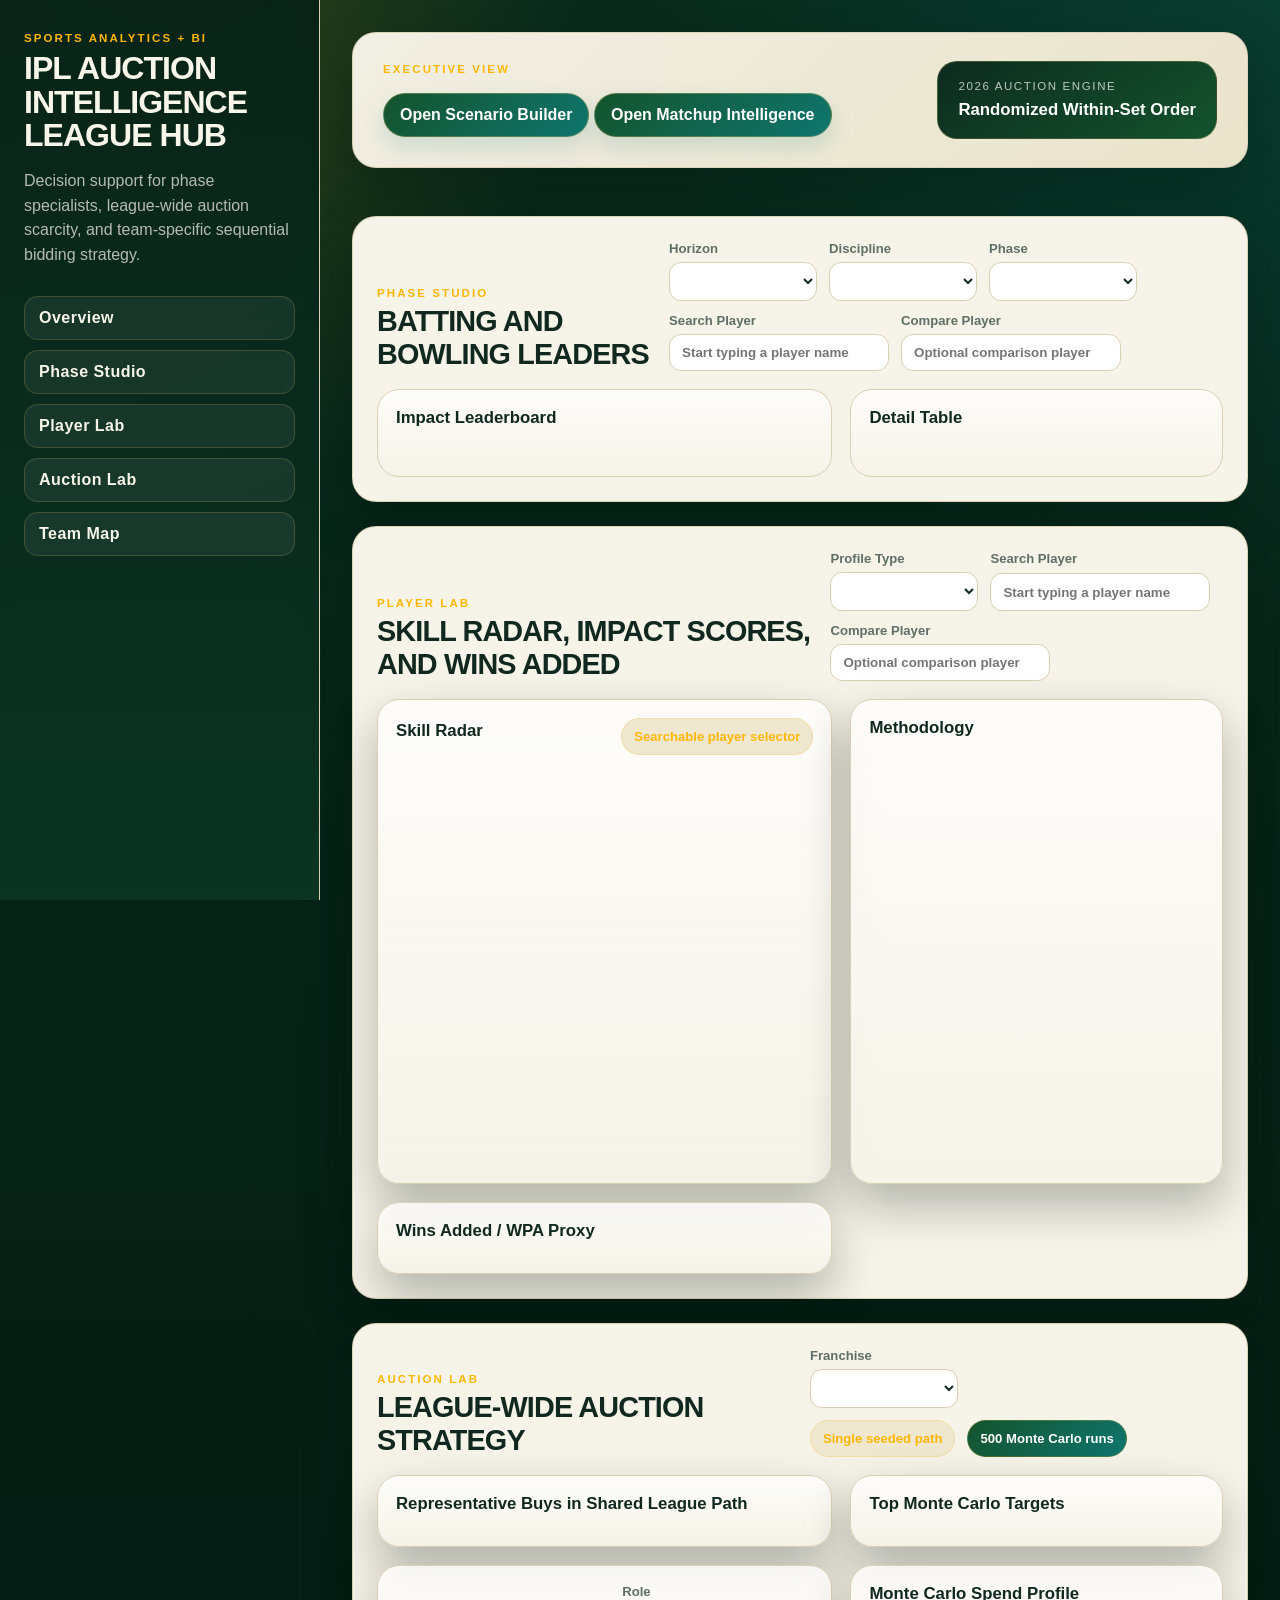
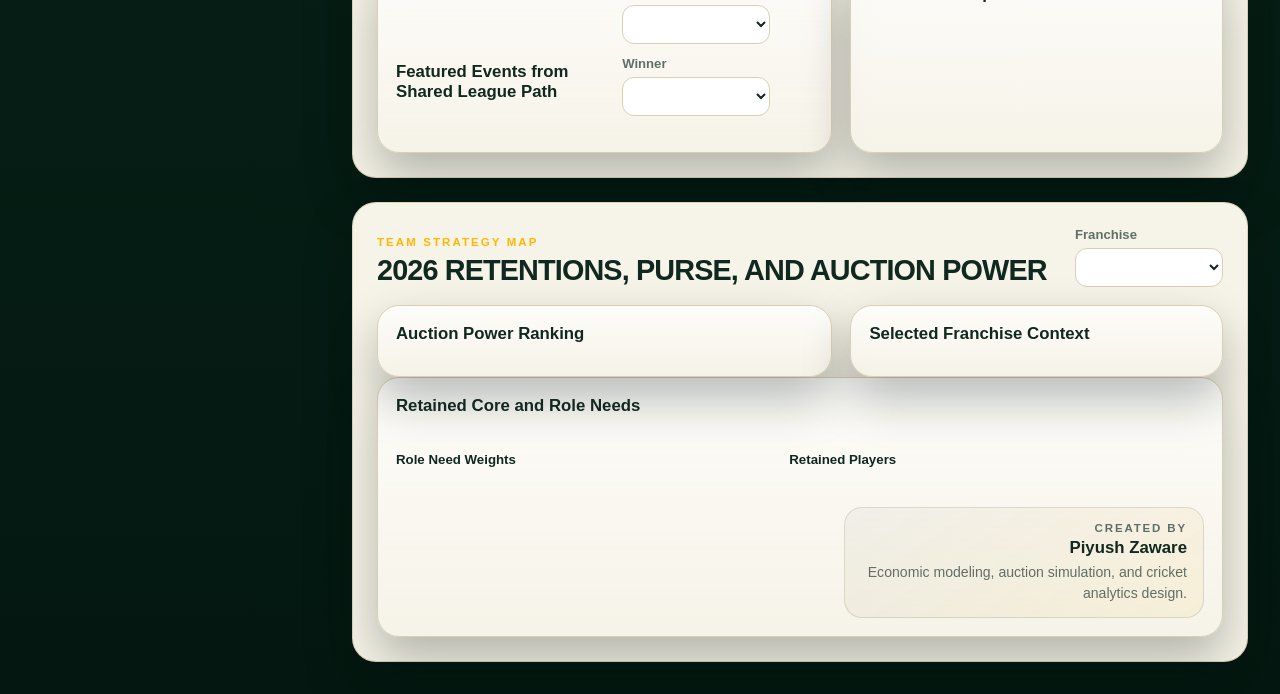
==== Dashboard/index.html @ f8d3643d "Update dashboard credit and paper draft" ====
<!DOCTYPE html>
<html lang="en">
  <head>
    <meta charset="UTF-8" />
    <meta name="viewport" content="width=device-width, initial-scale=1.0" />
    <title>IPL Auction Intelligence Hub</title>
    <link rel="stylesheet" href="./styles.css?v=ipl-theme-2" />
  </head>
  <body>
    <div class="page-shell">
      <aside class="sidebar">
        <div class="brand-block">
          <p class="eyebrow">Sports Analytics + BI</p>
          <h1>IPL Auction Intelligence League Hub</h1>
          <p class="brand-copy">
            Decision support for phase specialists, league-wide auction scarcity, and team-specific
            sequential bidding strategy.
          </p>
        </div>

        <nav class="nav-links">
          <a href="#overview">Overview</a>
          <a href="#phase-studio">Phase Studio</a>
          <a href="#player-lab">Player Lab</a>
          <a href="#auction-lab">Auction Lab</a>
          <a href="#team-map">Team Map</a>
        </nav>

        <div class="sidebar-note" id="story-panels"></div>
      </aside>

      <main class="main-content">
        <section class="hero-panel" id="overview">
          <div>
            <p class="eyebrow">Executive View</p>
            <h2 id="hero-title"></h2>
            <p class="hero-subtitle" id="hero-subtitle"></p>
            <div class="hero-actions">
              <a class="action-button" href="./scenario_builder.html" target="_blank" rel="noopener noreferrer">
                Open Scenario Builder
              </a>
              <a class="action-button" href="./matchup_intelligence.html" target="_blank" rel="noopener noreferrer">
                Open Matchup Intelligence
              </a>
            </div>
          </div>
          <div class="hero-badge">
            <span>2026 Auction Engine</span>
            <strong>Randomized Within-Set Order</strong>
          </div>
        </section>

        <section class="kpi-grid" id="kpi-grid"></section>

        <section class="panel" id="phase-studio">
          <div class="panel-header">
            <div>
              <p class="eyebrow">Phase Studio</p>
              <h3>Batting and Bowling Leaders</h3>
            </div>
            <div class="control-row">
              <label>
                Horizon
                <select id="phase-horizon"></select>
              </label>
              <label>
                Discipline
                <select id="phase-discipline"></select>
              </label>
              <label>
                Phase
                <select id="phase-phase"></select>
              </label>
              <label>
                Search Player
                <input id="phase-player-search" list="phase-player-options" placeholder="Start typing a player name" />
                <datalist id="phase-player-options"></datalist>
              </label>
              <label>
                Compare Player
                <input id="phase-player-compare" list="phase-player-options" placeholder="Optional comparison player" />
              </label>
            </div>
          </div>
          <div class="phase-layout">
            <div class="chart-panel">
              <h4>Impact Leaderboard</h4>
              <div id="phase-matchup" class="compare-grid"></div>
              <div id="phase-bars" class="bar-chart"></div>
            </div>
            <div class="table-panel">
              <h4>Detail Table</h4>
              <div class="table-wrap">
                <table id="phase-table"></table>
              </div>
            </div>
          </div>
        </section>

        <section class="panel" id="player-lab">
          <div class="panel-header">
            <div>
              <p class="eyebrow">Player Lab</p>
              <h3>Skill Radar, Impact Scores, and Wins Added</h3>
            </div>
            <div class="control-row">
              <label>
                Profile Type
                <select id="player-type"></select>
              </label>
              <label>
                Search Player
                <input id="player-search" list="player-options" placeholder="Start typing a player name" />
                <datalist id="player-options"></datalist>
              </label>
              <label>
                Compare Player
                <input id="player-compare-search" list="player-options" placeholder="Optional comparison player" />
              </label>
            </div>
          </div>

          <div class="player-grid">
            <div class="tile">
              <div class="tile-header">
                <h4>Skill Radar</h4>
                <span class="pill">Searchable player selector</span>
              </div>
              <div class="radar-shell">
                <svg id="player-radar" viewBox="0 0 420 360"></svg>
              </div>
              <div id="player-summary" class="compare-grid"></div>
            </div>

            <div class="tile">
              <h4>Methodology</h4>
              <div id="player-methodology" class="methodology-stack"></div>
            </div>
          </div>

          <div class="player-grid lower">
            <div class="tile">
              <h4>Wins Added / WPA Proxy</h4>
              <div id="wpa-cards" class="metric-stack"></div>
            </div>
          </div>
        </section>

        <section class="panel" id="auction-lab">
          <div class="panel-header">
            <div>
              <p class="eyebrow">Auction Lab</p>
              <h3>League-Wide Auction Strategy</h3>
            </div>
            <div class="control-row">
              <label>
                Franchise
                <select id="auction-team-select"></select>
              </label>
              <div class="pill-row">
                <span class="pill">Single seeded path</span>
                <span class="pill accent">500 Monte Carlo runs</span>
              </div>
            </div>
          </div>

          <div class="auction-grid">
            <div class="tile">
              <h4>Representative Buys in Shared League Path</h4>
              <div class="table-wrap compact">
                <table id="rr-buys-table"></table>
              </div>
            </div>

            <div class="tile">
              <h4>Top Monte Carlo Targets</h4>
              <div id="mc-target-cards" class="metric-stack"></div>
            </div>
          </div>

          <div class="auction-grid lower">
            <div class="tile wide">
              <div class="tile-header">
                <h4>Featured Events from Shared League Path</h4>
                <div class="control-row dense">
                  <label>
                    Role
                    <select id="event-role-filter"></select>
                  </label>
                  <label>
                    Winner
                    <select id="event-team-filter"></select>
                  </label>
                </div>
              </div>
              <div class="table-wrap">
                <table id="events-table"></table>
              </div>
            </div>

            <div class="tile">
              <h4>Monte Carlo Spend Profile</h4>
              <div id="spend-bars" class="bar-chart compact-bars"></div>
            </div>
          </div>
        </section>

        <section class="panel" id="team-map">
          <div class="panel-header">
            <div>
              <p class="eyebrow">Team Strategy Map</p>
              <h3>2026 Retentions, Purse, and Auction Power</h3>
            </div>
            <div class="control-row">
              <label>
                Franchise
                <select id="team-select"></select>
              </label>
            </div>
          </div>

          <div class="team-layout">
            <div class="tile">
              <h4>Auction Power Ranking</h4>
              <div id="team-power-bars" class="bar-chart"></div>
            </div>
            <div class="tile">
              <h4>Selected Franchise Context</h4>
              <div id="team-summary" class="summary-card"></div>
            </div>
          </div>

          <div class="tile">
            <h4>Retained Core and Role Needs</h4>
            <div class="team-bottom">
              <div class="mini-block">
                <h5>Role Need Weights</h5>
                <div id="team-role-needs" class="bar-chart compact-bars"></div>
              </div>
              <div class="mini-block">
                <h5>Retained Players</h5>
                <div id="retained-player-list" class="retained-list"></div>
              </div>
            </div>
            <div class="dashboard-credit">
              <span class="dashboard-credit-label">Created By</span>
              <strong>Piyush Zaware</strong>
              <span class="dashboard-credit-copy">Economic modeling, auction simulation, and cricket analytics design.</span>
            </div>
          </div>
        </section>
      </main>
    </div>

    <script src="./data/dashboard_data.js?v=ipl-theme-2"></script>
    <script src="./app.js?v=ipl-theme-2"></script>
  </body>
</html>
---- Dashboard/styles.css ----
:root {
  --bg: #061a12;
  --panel: #f6f3e8;
  --panel-strong: #efe7cf;
  --ink: #10281f;
  --muted: #5f6f67;
  --accent: #ffb703;
  --accent-soft: #ffd166;
  --line: #d9cfb3;
  --good: #0d9488;
  --card-shadow: 0 22px 48px rgba(2, 17, 11, 0.28);
  --radius: 24px;
  --display: "Trebuchet MS", "Avenir Next Condensed", "Arial Narrow", sans-serif;
  --ui: "Avenir Next", "Segoe UI", sans-serif;
}

* {
  box-sizing: border-box;
}

html {
  scroll-behavior: smooth;
}

body {
  margin: 0;
  font-family: var(--ui);
  background:
    radial-gradient(circle at top left, rgba(255, 183, 3, 0.22), transparent 22%),
    radial-gradient(circle at top right, rgba(13, 148, 136, 0.18), transparent 24%),
    linear-gradient(180deg, rgba(8, 43, 29, 0.94), rgba(4, 24, 17, 0.98)),
    var(--bg);
  color: var(--ink);
}

.page-shell {
  display: grid;
  grid-template-columns: 320px 1fr;
  min-height: 100vh;
}

.sidebar {
  padding: 32px 24px;
  border-right: 1px solid var(--line);
  background:
    linear-gradient(180deg, rgba(7, 34, 24, 0.97), rgba(11, 53, 36, 0.94)),
    radial-gradient(circle at top, rgba(255, 183, 3, 0.12), transparent 26%);
  backdrop-filter: blur(12px);
  position: sticky;
  top: 0;
  align-self: start;
  height: 100vh;
  color: #f8f5ea;
}

.brand-block h1,
.hero-panel h2,
.panel h3 {
  font-family: var(--display);
  letter-spacing: -0.03em;
  text-transform: uppercase;
}

.brand-block h1 {
  margin: 8px 0 12px;
  font-size: 2rem;
  line-height: 1.05;
}

.eyebrow {
  margin: 0;
  text-transform: uppercase;
  letter-spacing: 0.18em;
  font-size: 0.72rem;
  color: var(--accent);
  font-weight: 700;
}

.brand-copy,
.hero-subtitle,
.sidebar-note p,
.summary-card p {
  color: var(--muted);
  line-height: 1.55;
}

.sidebar .brand-copy,
.sidebar .sidebar-note p {
  color: rgba(248, 245, 234, 0.72);
}

.nav-links {
  display: grid;
  gap: 10px;
  margin: 28px 0;
}

.nav-links a {
  text-decoration: none;
  color: #f8f5ea;
  padding: 12px 14px;
  border-radius: 14px;
  background: rgba(255, 255, 255, 0.06);
  border: 1px solid rgba(255, 209, 102, 0.18);
  font-weight: 700;
  letter-spacing: 0.03em;
}

.nav-links a:hover {
  background: rgba(255, 183, 3, 0.18);
}

.sidebar-note {
  display: grid;
  gap: 12px;
}

.story-card {
  padding: 14px;
  border-radius: 18px;
  background: linear-gradient(145deg, rgba(255,255,255,0.08), rgba(255,183,3,0.08));
  border: 1px solid rgba(255, 209, 102, 0.14);
}

.story-card h4 {
  margin: 0 0 8px;
}

.main-content {
  padding: 32px;
  display: grid;
  gap: 24px;
}

.hero-panel,
.panel,
.tile,
.kpi-card {
  background: var(--panel);
  border: 1px solid rgba(217, 207, 179, 0.9);
  border-radius: var(--radius);
  box-shadow: var(--card-shadow);
}

.hero-panel {
  padding: 28px 30px;
  display: flex;
  justify-content: space-between;
  gap: 20px;
  align-items: center;
  background:
    linear-gradient(135deg, rgba(246,243,232,0.98), rgba(239,231,207,0.98)),
    radial-gradient(circle at right top, rgba(255,183,3,0.10), transparent 28%);
}

.hero-panel h2 {
  margin: 8px 0 10px;
  font-size: clamp(2rem, 4vw, 3.4rem);
}

.hero-badge {
  min-width: 220px;
  padding: 18px 20px;
  border-radius: 20px;
  background: linear-gradient(145deg, #0d2b1f, #14532d);
  color: white;
  display: grid;
  gap: 8px;
  border: 1px solid rgba(255, 209, 102, 0.18);
}

.hero-badge span {
  text-transform: uppercase;
  letter-spacing: 0.14em;
  font-size: 0.72rem;
  opacity: 0.72;
}

.hero-badge strong {
  font-size: 1.05rem;
}

.hero-actions {
  margin-top: 18px;
}

.action-button {
  display: inline-flex;
  align-items: center;
  gap: 8px;
  padding: 12px 16px;
  border-radius: 999px;
  background: linear-gradient(135deg, #14532d, #0f766e);
  color: white;
  text-decoration: none;
  font-weight: 700;
  border: 1px solid rgba(255, 209, 102, 0.28);
  transition: transform 160ms ease, box-shadow 160ms ease, background 160ms ease;
  box-shadow: 0 10px 22px rgba(15, 118, 110, 0.16);
}

.action-button:hover {
  transform: translateY(-1px);
  box-shadow: 0 12px 28px rgba(15, 118, 110, 0.24);
  background: linear-gradient(135deg, #0f766e, #14532d);
}

.kpi-grid {
  display: grid;
  grid-template-columns: repeat(5, minmax(0, 1fr));
  gap: 16px;
}

.kpi-card {
  padding: 20px;
  position: relative;
  overflow: hidden;
}

.kpi-card::after {
  content: "";
  position: absolute;
  inset: auto -20px -30px auto;
  width: 110px;
  height: 110px;
  background: radial-gradient(circle, rgba(255, 183, 3, 0.14), transparent 66%);
  pointer-events: none;
}

.kpi-card h4 {
  margin: 0 0 8px;
  color: var(--muted);
  font-size: 0.88rem;
  font-weight: 600;
}

.kpi-card strong {
  display: block;
  font-size: 1.8rem;
  font-family: var(--display);
}

.panel {
  padding: 24px;
}

.panel-header,
.tile-header {
  display: flex;
  justify-content: space-between;
  gap: 16px;
  align-items: end;
  margin-bottom: 18px;
}

.panel h3 {
  margin: 6px 0 0;
  font-size: 1.8rem;
}

.control-row,
.pill-row {
  display: flex;
  flex-wrap: wrap;
  gap: 12px;
}

label {
  display: grid;
  gap: 6px;
  font-size: 0.82rem;
  color: var(--muted);
  font-weight: 700;
}

select {
  min-width: 148px;
  padding: 10px 12px;
  border-radius: 12px;
  border: 1px solid var(--line);
  background: white;
  color: var(--ink);
  font-weight: 600;
}

.pill {
  padding: 10px 12px;
  border-radius: 999px;
  background: var(--panel-strong);
  color: var(--accent);
  font-weight: 700;
  font-size: 0.82rem;
  border: 1px solid rgba(255, 183, 3, 0.22);
}

.pill.accent {
  background: linear-gradient(135deg, #14532d, #0f766e);
  color: white;
}

.phase-layout,
.player-grid,
.team-layout,
.auction-grid {
  display: grid;
  grid-template-columns: 1.1fr 0.9fr;
  gap: 18px;
}

.auction-grid.lower {
  margin-top: 18px;
}

.player-grid.lower {
  margin-top: 18px;
}

.tile,
.chart-panel,
.table-panel {
  padding: 18px;
  border-radius: 22px;
  background:
    linear-gradient(180deg, rgba(255,255,255,0.78), rgba(246,243,232,0.92));
  border: 1px solid var(--line);
}

.tile h4,
.chart-panel h4,
.table-panel h4 {
  margin: 0 0 14px;
  font-size: 1.05rem;
}

.wide {
  grid-column: span 1;
}

.bar-chart {
  display: grid;
  gap: 10px;
}

.bar-row {
  display: grid;
  grid-template-columns: 160px 1fr 72px;
  gap: 12px;
  align-items: center;
}

.bar-row.compact {
  grid-template-columns: 110px 1fr 60px;
}

.bar-label {
  font-weight: 700;
  white-space: nowrap;
  overflow: hidden;
  text-overflow: ellipsis;
}

.bar-track {
  height: 14px;
  border-radius: 999px;
  background: #e5dcc1;
  overflow: hidden;
}

.bar-fill {
  height: 100%;
  border-radius: inherit;
  background: linear-gradient(90deg, #ffd166, #ffb703);
}

.bar-fill.alt {
  background: linear-gradient(90deg, #2dd4bf, #0f766e);
}

.bar-value {
  text-align: right;
  color: var(--muted);
  font-variant-numeric: tabular-nums;
}

.compact-bars .bar-track {
  height: 12px;
}

.table-wrap {
  overflow: auto;
  max-height: 470px;
}

.table-wrap.compact {
  max-height: 320px;
}

table {
  width: 100%;
  border-collapse: collapse;
  font-size: 0.92rem;
}

th,
td {
  padding: 10px 12px;
  border-bottom: 1px solid var(--line);
  text-align: left;
}

th {
  position: sticky;
  top: 0;
  background: rgba(239, 231, 207, 0.98);
  z-index: 1;
  font-size: 0.78rem;
  text-transform: uppercase;
  letter-spacing: 0.08em;
  color: #2d473a;
}

.metric-stack {
  display: grid;
  gap: 12px;
}

.metric-card {
  padding: 16px;
  border-radius: 18px;
  background: linear-gradient(145deg, rgba(13,43,31,0.96), rgba(20,83,45,0.94));
  color: white;
  border: 1px solid rgba(255, 209, 102, 0.14);
}

.metric-card h5 {
  margin: 0 0 8px;
  font-size: 1rem;
}

.metric-card strong {
  display: block;
  font-size: 1.65rem;
  margin-bottom: 8px;
  font-family: var(--display);
}

.metric-card p {
  margin: 0;
  color: rgba(255,255,255,0.78);
}

.summary-card {
  display: grid;
  gap: 10px;
}

.compare-grid {
  display: grid;
  grid-template-columns: repeat(auto-fit, minmax(220px, 1fr));
  gap: 12px;
  margin-bottom: 16px;
}

.compare-card {
  padding: 14px;
  border-radius: 18px;
  background: linear-gradient(180deg, rgba(255,255,255,0.96), rgba(239,231,207,0.88));
  border: 1px solid var(--line);
}

.compare-card h5 {
  margin: 0 0 10px;
  font-size: 1rem;
}

.methodology-stack {
  display: grid;
  gap: 14px;
}

.method-card {
  padding: 16px;
  border-radius: 18px;
  background: linear-gradient(180deg, rgba(239,231,207,0.88), rgba(255,255,255,0.94));
  border: 1px solid var(--line);
}

.method-card h5 {
  margin: 0 0 8px;
  font-size: 1rem;
}

.method-card p {
  margin: 0;
  color: var(--muted);
  line-height: 1.55;
}

.radar-shell {
  display: grid;
  place-items: center;
  margin-bottom: 18px;
}

#player-radar {
  width: 100%;
  max-width: 420px;
  min-height: 320px;
}

.radar-grid-line {
  fill: none;
  stroke: #d9cfb3;
  stroke-width: 1;
}

.radar-axis-line {
  stroke: #c9bd98;
  stroke-width: 1;
}

.radar-axis-label {
  fill: var(--muted);
  font-size: 12px;
  font-weight: 700;
  text-anchor: middle;
}

.radar-shape {
  fill: rgba(255, 183, 3, 0.24);
  stroke: var(--accent);
  stroke-width: 3;
}

.radar-shape.compare {
  fill: rgba(13, 148, 136, 0.18);
  stroke: var(--good);
}

.radar-dot {
  fill: var(--accent);
}

.radar-dot.compare {
  fill: var(--good);
}

.summary-line {
  display: flex;
  justify-content: space-between;
  gap: 14px;
  padding-bottom: 8px;
  border-bottom: 1px dashed var(--line);
}

.summary-line span:first-child {
  color: var(--muted);
}

.team-bottom {
  display: grid;
  grid-template-columns: 0.95fr 1.05fr;
  gap: 18px;
}

.dashboard-credit {
  margin-top: 18px;
  margin-left: auto;
  max-width: 360px;
  padding: 14px 16px;
  border-radius: 18px;
  border: 1px solid rgba(16, 40, 31, 0.12);
  background: linear-gradient(145deg, rgba(16, 40, 31, 0.04), rgba(255, 183, 3, 0.08));
  display: grid;
  gap: 4px;
  text-align: right;
}

.dashboard-credit-label {
  color: var(--muted);
  font-size: 0.72rem;
  font-weight: 700;
  letter-spacing: 0.16em;
  text-transform: uppercase;
}

.dashboard-credit strong {
  color: var(--ink);
  font-family: var(--display);
  font-size: 1.05rem;
}

.dashboard-credit-copy {
  color: var(--muted);
  font-size: 0.88rem;
  line-height: 1.45;
}

.retained-list {
  display: flex;
  flex-wrap: wrap;
  gap: 10px;
}

input[list] {
  min-width: 220px;
  padding: 10px 12px;
  border-radius: 12px;
  border: 1px solid var(--line);
  background: white;
  color: var(--ink);
  font-weight: 600;
}

.retained-chip {
  padding: 10px 12px;
  border-radius: 999px;
  background: linear-gradient(135deg, #fff7e8, #efe7cf);
  border: 1px solid var(--line);
  font-size: 0.88rem;
  font-weight: 700;
}

.muted {
  color: var(--muted);
}

.replay-shell {
  max-width: 1400px;
  margin: 0 auto;
  padding: 28px;
  display: grid;
  gap: 24px;
}

.replay-header,
.replay-panel,
.replay-card {
  background: var(--panel);
  border: 1px solid rgba(232, 220, 196, 0.9);
  border-radius: var(--radius);
  box-shadow: var(--card-shadow);
}

.replay-header {
  padding: 28px 30px;
  display: flex;
  justify-content: space-between;
  gap: 20px;
  align-items: start;
}

.replay-header h1,
.replay-panel h3 {
  font-family: var(--display);
  letter-spacing: -0.02em;
}

.replay-header h1 {
  margin: 8px 0 10px;
  font-size: clamp(2rem, 4vw, 3.1rem);
}

.replay-header p {
  margin: 0;
  color: var(--muted);
  line-height: 1.6;
  max-width: 760px;
}

.replay-badge {
  min-width: 220px;
  padding: 18px 20px;
  border-radius: 20px;
  background: linear-gradient(145deg, #14532d, #ffb703);
  color: white;
  display: grid;
  gap: 8px;
}

.replay-panel {
  padding: 24px;
}

.replay-grid {
  display: grid;
  grid-template-columns: 1.15fr 0.85fr;
  gap: 18px;
}

.replay-grid.lower {
  grid-template-columns: 0.9fr 1.1fr;
}

.replay-card-grid {
  display: grid;
  grid-template-columns: repeat(4, minmax(0, 1fr));
  gap: 14px;
  margin-top: 18px;
}

.replay-card {
  padding: 18px;
}

.replay-card h4,
.replay-card p {
  margin: 0;
}

.replay-card h4 {
  font-size: 0.84rem;
  color: var(--muted);
  margin-bottom: 10px;
  text-transform: uppercase;
  letter-spacing: 0.08em;
}

.replay-card strong {
  display: block;
  font-size: 1.5rem;
  font-family: var(--display);
  margin-bottom: 6px;
}

.replay-slider-wrap {
  display: grid;
  gap: 8px;
  margin-top: 14px;
}

.replay-slider-meta {
  display: flex;
  justify-content: space-between;
  gap: 12px;
  color: var(--muted);
  font-size: 0.88rem;
  font-weight: 600;
}

.replay-slider {
  width: 100%;
  accent-color: var(--accent);
}

.replay-stage {
  display: grid;
  gap: 16px;
}

.replay-highlight {
  padding: 20px;
  border-radius: 22px;
  background: linear-gradient(135deg, rgba(20,83,45,0.08), rgba(255,183,3,0.12));
  border: 1px solid var(--line);
}

.replay-highlight h3 {
  margin: 8px 0 10px;
  font-size: 1.9rem;
}

.replay-meta-grid {
  display: grid;
  grid-template-columns: repeat(2, minmax(0, 1fr));
  gap: 12px;
}

.replay-meta-grid .summary-line {
  background: rgba(255,255,255,0.7);
  border-radius: 14px;
  padding: 12px 14px;
}

.mini-note {
  color: var(--muted);
  font-size: 0.9rem;
  line-height: 1.6;
}

.replay-timeline {
  display: grid;
  gap: 10px;
  max-height: 540px;
  overflow: auto;
}

.timeline-row {
  padding: 14px 16px;
  border-radius: 16px;
  border: 1px solid var(--line);
  background: rgba(255,255,255,0.82);
}

.timeline-row.active {
  background: linear-gradient(135deg, rgba(255,183,3,0.24), rgba(20,83,45,0.10));
  border-color: rgba(20, 83, 45, 0.35);
}

.timeline-row strong {
  display: block;
  margin-bottom: 4px;
}

.timeline-row span {
  color: var(--muted);
  font-size: 0.88rem;
}

.purse-grid {
  display: grid;
  gap: 12px;
}

.purse-row {
  display: grid;
  grid-template-columns: 64px 1fr auto;
  align-items: center;
  gap: 12px;
}

.purse-code {
  font-weight: 800;
}

.purse-track {
  height: 12px;
  border-radius: 999px;
  background: rgba(20, 33, 61, 0.08);
  overflow: hidden;
}

.purse-fill {
  height: 100%;
  border-radius: 999px;
  background: linear-gradient(90deg, #14532d, #ffb703);
}

.replay-empty {
  color: var(--muted);
}

.tool-grid {
  display: grid;
  grid-template-columns: 1fr 1fr;
  gap: 18px;
}

.tool-grid.wide-left {
  grid-template-columns: 1.15fr 0.85fr;
}

.tool-controls,
.slider-stack,
.insight-stack {
  display: grid;
  gap: 14px;
}

.slider-stack label,
.tool-controls label {
  gap: 8px;
}

textarea {
  width: 100%;
  min-height: 120px;
  padding: 12px 14px;
  border-radius: 14px;
  border: 1px solid var(--line);
  background: white;
  color: var(--ink);
  font: inherit;
  line-height: 1.5;
}

input[type="number"],
input[type="range"] {
  width: 100%;
}

.weight-row {
  display: grid;
  grid-template-columns: 160px 1fr 56px;
  gap: 12px;
  align-items: center;
}

.pill-row.wrap {
  flex-wrap: wrap;
}

.insight-card {
  padding: 16px;
  border-radius: 18px;
  border: 1px solid var(--line);
  background: linear-gradient(180deg, rgba(255,255,255,0.96), rgba(239,231,207,0.88));
}

.insight-card h5 {
  margin: 0 0 10px;
  font-size: 1rem;
}

.insight-card p,
.insight-card ul {
  margin: 0;
  color: var(--muted);
  line-height: 1.55;
}

.insight-card ul {
  padding-left: 18px;
}

.insight-card li + li {
  margin-top: 6px;
}

.dual-chart {
  display: grid;
  grid-template-columns: 1fr 1fr;
  gap: 18px;
}

@media (max-width: 1200px) {
  .page-shell {
    grid-template-columns: 1fr;
  }

  .sidebar {
    position: relative;
    height: auto;
    border-right: 0;
    border-bottom: 1px solid var(--line);
  }

  .kpi-grid {
    grid-template-columns: repeat(2, minmax(0, 1fr));
  }
}

@media (max-width: 860px) {
  .main-content {
    padding: 18px;
  }

  .hero-panel,
  .panel-header,
  .tile-header,
  .phase-layout,
  .team-layout,
  .auction-grid,
  .team-bottom {
    grid-template-columns: 1fr;
    display: grid;
  }

  .hero-panel {
    padding: 22px;
  }

  .kpi-grid {
    grid-template-columns: 1fr;
  }

  .bar-row,
  .bar-row.compact {
    grid-template-columns: 110px 1fr 56px;
  }

  .dashboard-credit {
    margin-left: 0;
    max-width: none;
    text-align: left;
  }
}

@media (max-width: 1100px) {
  .replay-grid,
  .replay-grid.lower,
  .replay-card-grid,
  .tool-grid,
  .tool-grid.wide-left,
  .dual-chart {
    grid-template-columns: 1fr;
  }
}
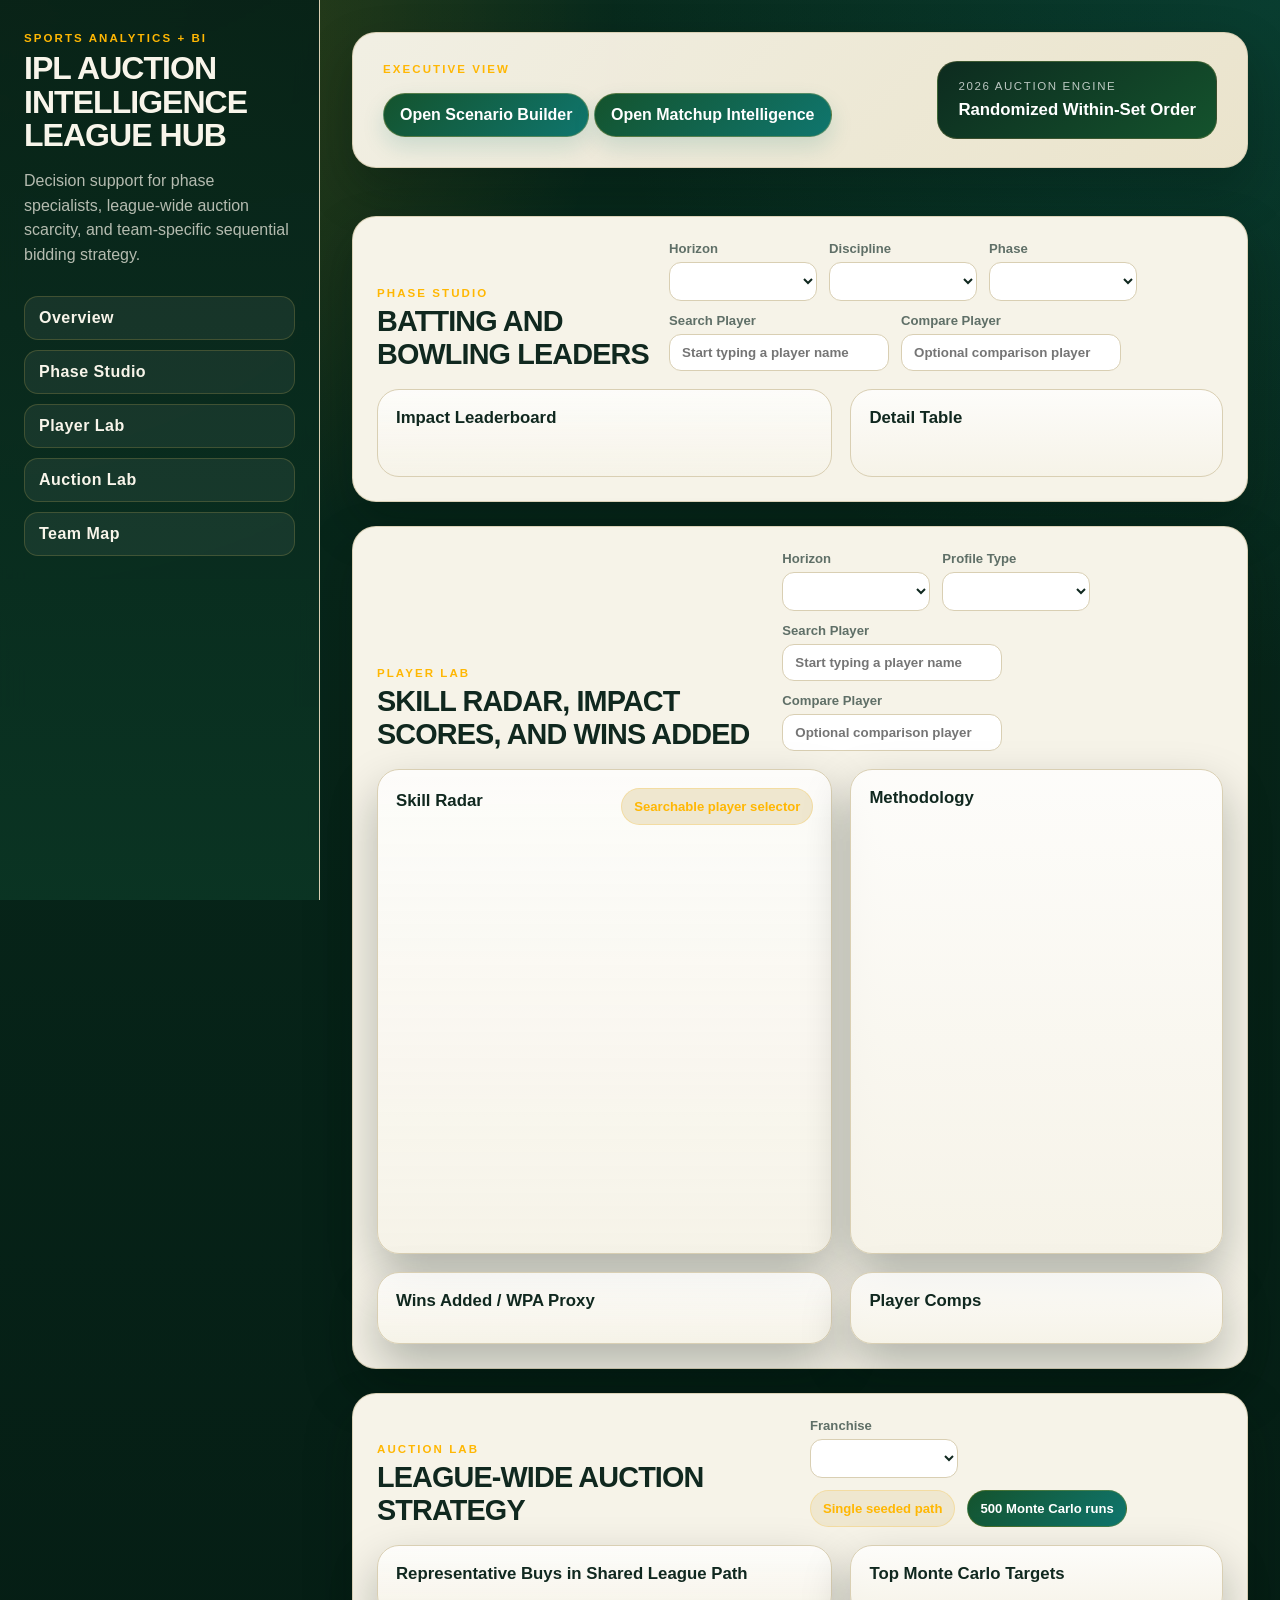
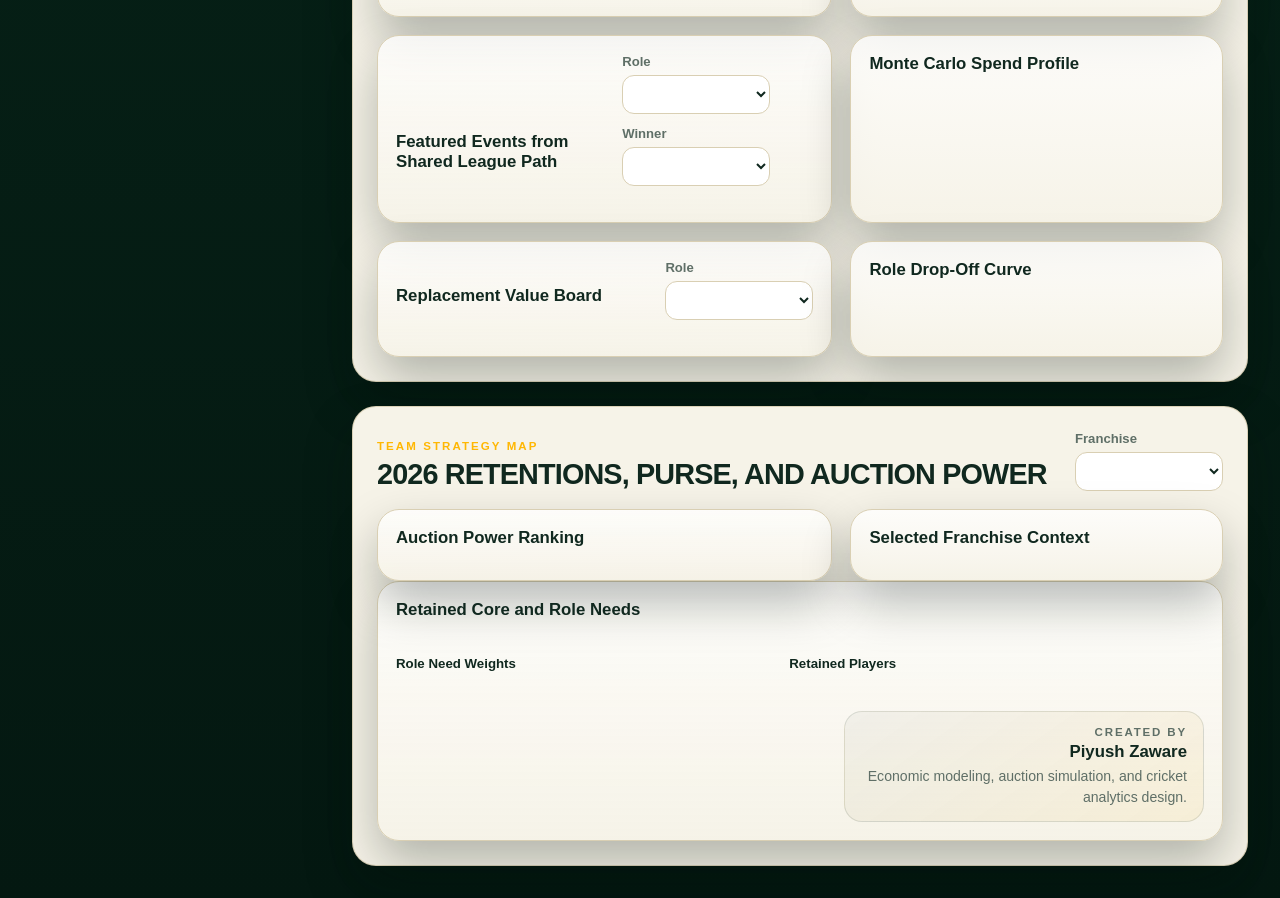
==== commit 3938e383: "Improve player comps name typography" ====
--- a/Dashboard/index.html
+++ b/Dashboard/index.html
@@ -4,7 +4,7 @@
     <meta charset="UTF-8" />
     <meta name="viewport" content="width=device-width, initial-scale=1.0" />
     <title>IPL Auction Intelligence Hub</title>
-    <link rel="stylesheet" href="./styles.css?v=ipl-theme-2" />
+    <link rel="stylesheet" href="./styles.css?v=ipl-theme-8" />
   </head>
   <body>
     <div class="page-shell">
@@ -105,6 +105,10 @@
             </div>
             <div class="control-row">
               <label>
+                Horizon
+                <select id="player-horizon"></select>
+              </label>
+              <label>
                 Profile Type
                 <select id="player-type"></select>
               </label>
@@ -142,6 +146,10 @@
             <div class="tile">
               <h4>Wins Added / WPA Proxy</h4>
               <div id="wpa-cards" class="metric-stack"></div>
+            </div>
+            <div class="tile">
+              <h4>Player Comps</h4>
+              <div id="player-comps" class="metric-stack"></div>
             </div>
           </div>
         </section>
@@ -198,9 +206,32 @@
               </div>
             </div>
 
-            <div class="tile">
+              <div class="tile">
               <h4>Monte Carlo Spend Profile</h4>
               <div id="spend-bars" class="bar-chart compact-bars"></div>
+            </div>
+          </div>
+
+          <div class="auction-grid lower">
+            <div class="tile wide">
+              <div class="tile-header">
+                <h4>Replacement Value Board</h4>
+                <div class="control-row dense">
+                  <label>
+                    Role
+                    <select id="role-market-select"></select>
+                  </label>
+                </div>
+              </div>
+              <div class="table-wrap">
+                <table id="role-market-table"></table>
+              </div>
+            </div>
+
+            <div class="tile">
+              <h4>Role Drop-Off Curve</h4>
+              <div id="role-dropoff-bars" class="bar-chart compact-bars"></div>
+              <div id="role-market-note" class="muted"></div>
             </div>
           </div>
         </section>
@@ -252,7 +283,7 @@
       </main>
     </div>
 
-    <script src="./data/dashboard_data.js?v=ipl-theme-2"></script>
-    <script src="./app.js?v=ipl-theme-2"></script>
+    <script src="./data/dashboard_data.js?v=ipl-theme-8"></script>
+    <script src="./app.js?v=ipl-theme-8"></script>
   </body>
 </html>
--- a/Dashboard/styles.css
+++ b/Dashboard/styles.css
@@ -557,6 +557,34 @@
   color: var(--muted);
 }
 
+.comp-player-name {
+  display: inline-block;
+  margin-bottom: 4px;
+  color: #ffffff;
+  background: linear-gradient(135deg, #14532d, #0f766e);
+  border: 1px solid rgba(255, 209, 102, 0.3);
+  border-radius: 999px;
+  padding: 4px 10px;
+  font-family: var(--display);
+  font-size: 0.94rem;
+  font-weight: 900;
+  letter-spacing: 0.04em;
+  text-transform: uppercase;
+  line-height: 1.1;
+}
+
+.replacement-note {
+  display: inline-block;
+  margin-top: 4px;
+  padding: 3px 8px;
+  border-radius: 999px;
+  background: rgba(255, 209, 102, 0.88);
+  color: #10281f;
+  font-size: 0.72rem;
+  font-weight: 700;
+  letter-spacing: 0.01em;
+}
+
 .team-bottom {
   display: grid;
   grid-template-columns: 0.95fr 1.05fr;
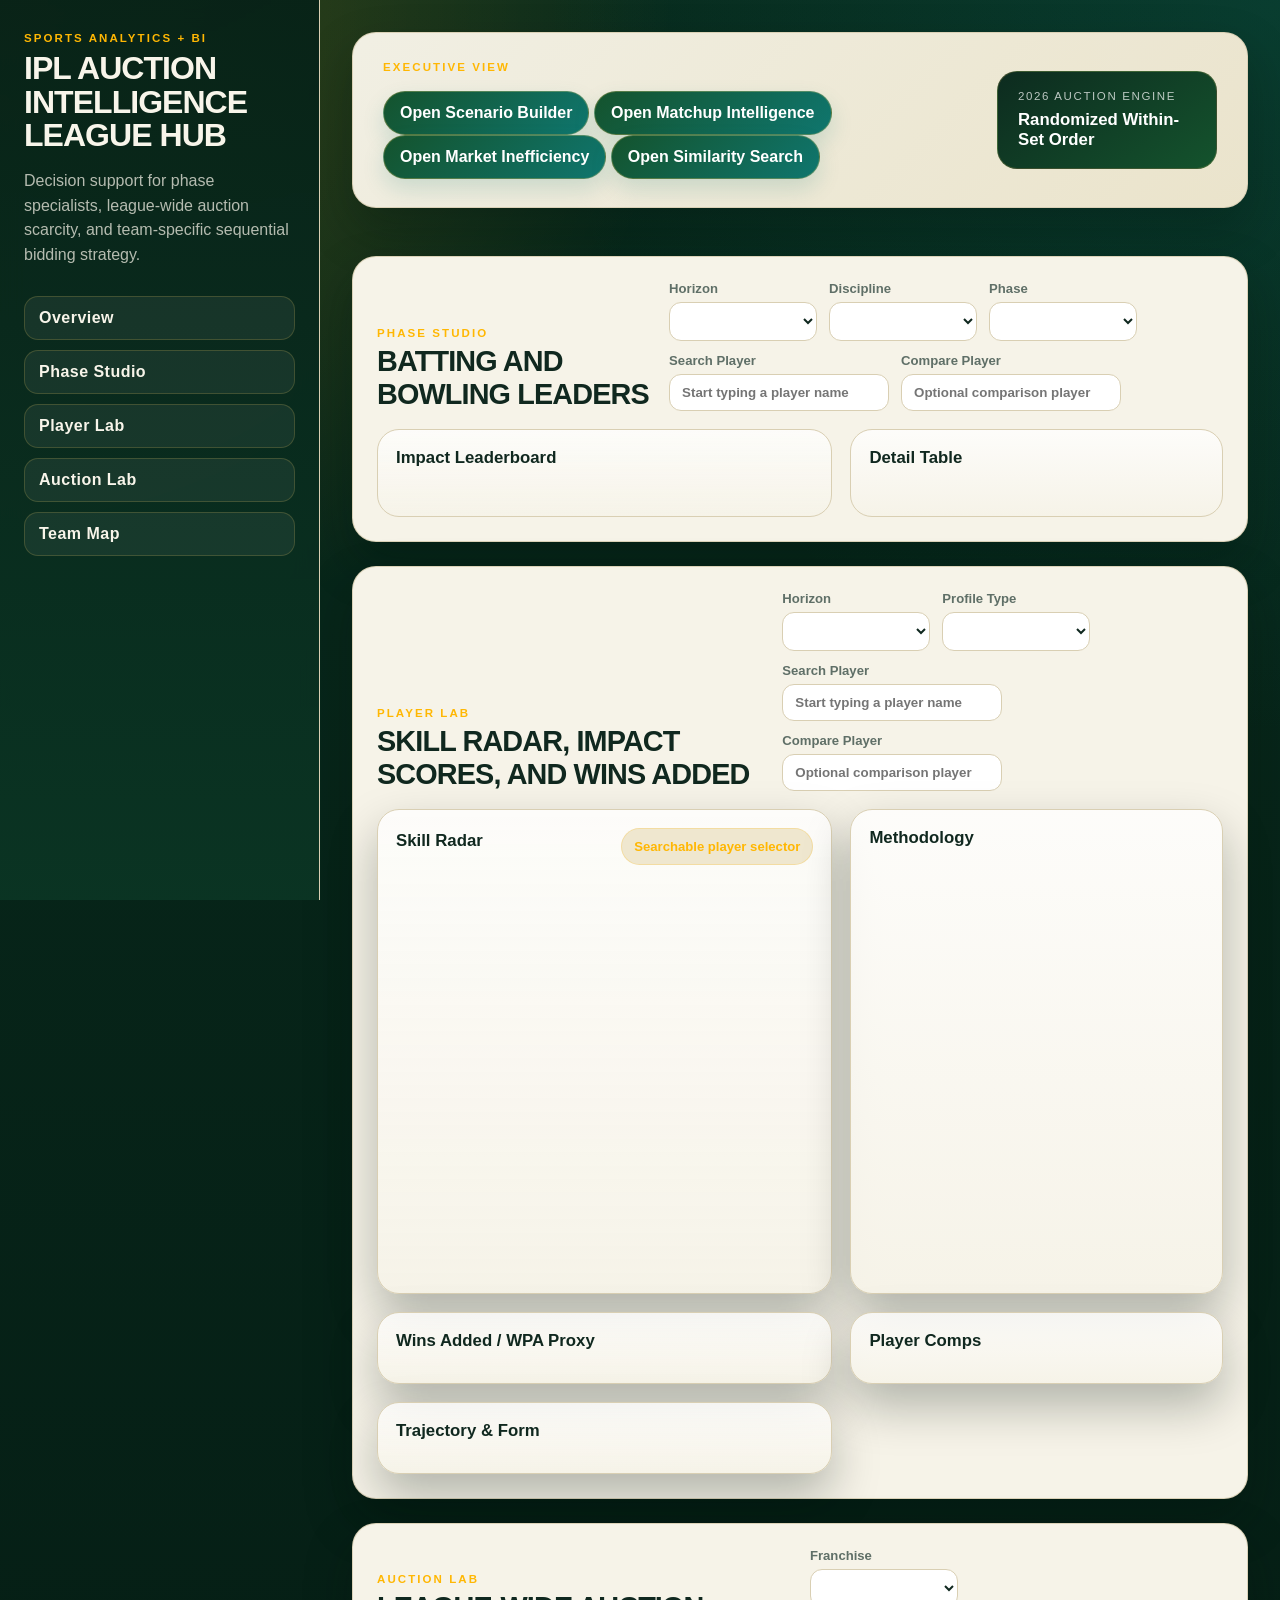
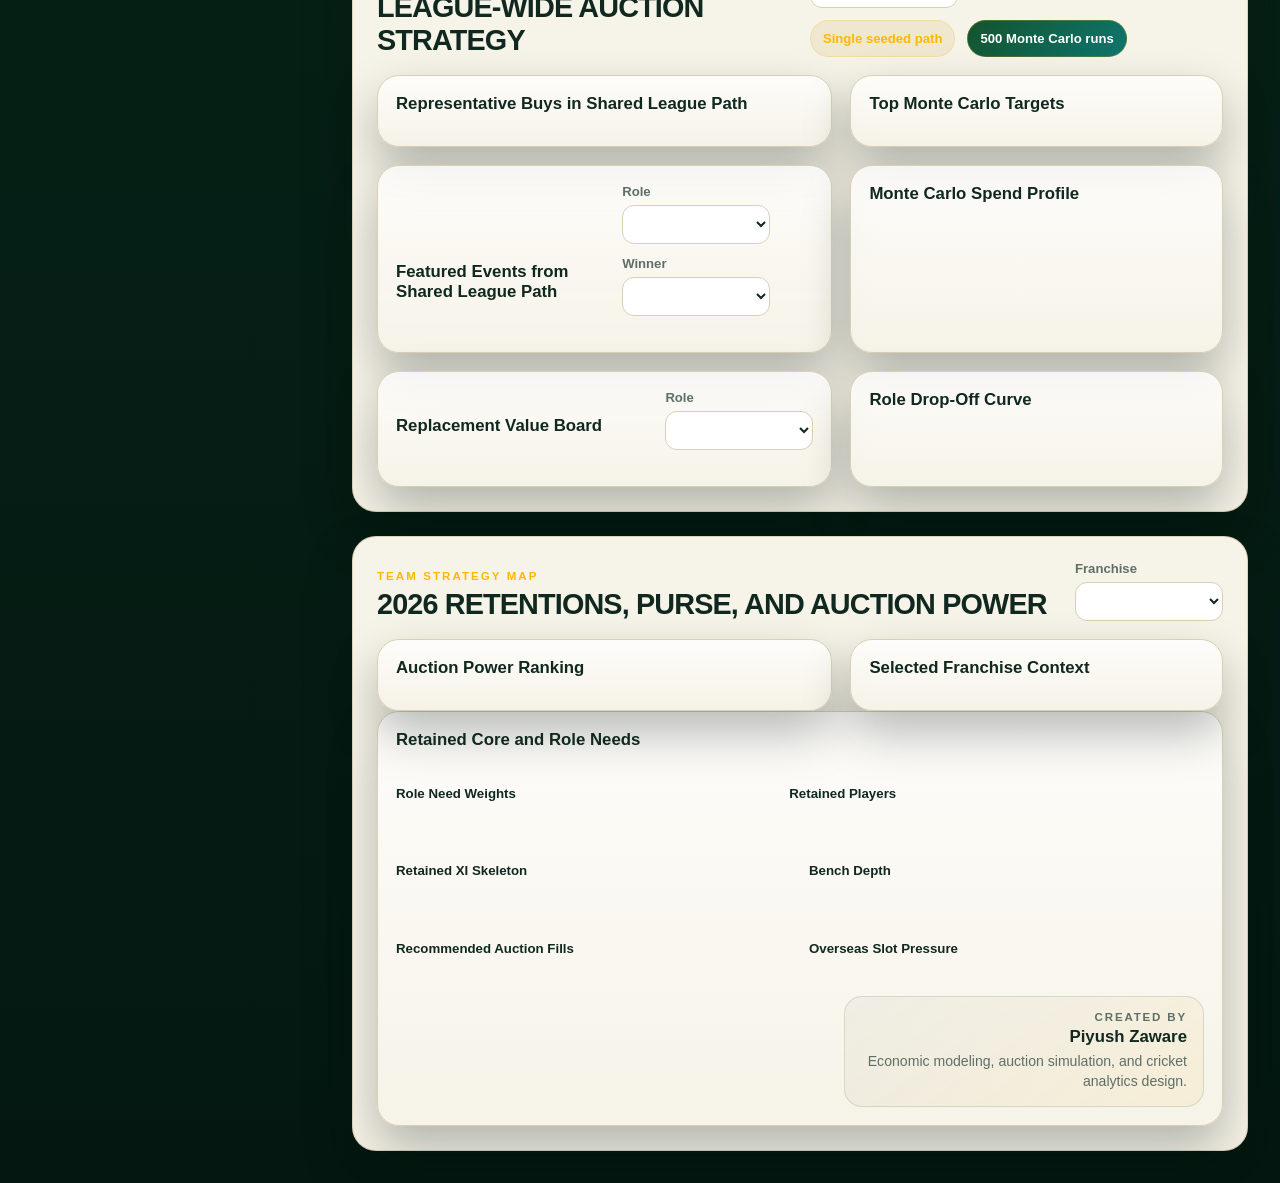
==== commit ea5869e5: "Add advanced analyst dashboard modules" ====
--- a/Dashboard/index.html
+++ b/Dashboard/index.html
@@ -4,7 +4,7 @@
     <meta charset="UTF-8" />
     <meta name="viewport" content="width=device-width, initial-scale=1.0" />
     <title>IPL Auction Intelligence Hub</title>
-    <link rel="stylesheet" href="./styles.css?v=ipl-theme-8" />
+    <link rel="stylesheet" href="./styles.css?v=ipl-theme-11" />
   </head>
   <body>
     <div class="page-shell">
@@ -42,6 +42,12 @@
               <a class="action-button" href="./matchup_intelligence.html" target="_blank" rel="noopener noreferrer">
                 Open Matchup Intelligence
               </a>
+              <a class="action-button" href="./market_inefficiency.html" target="_blank" rel="noopener noreferrer">
+                Open Market Inefficiency
+              </a>
+              <a class="action-button" href="./similarity_search.html" target="_blank" rel="noopener noreferrer">
+                Open Similarity Search
+              </a>
             </div>
           </div>
           <div class="hero-badge">
@@ -150,6 +156,10 @@
             <div class="tile">
               <h4>Player Comps</h4>
               <div id="player-comps" class="metric-stack"></div>
+            </div>
+            <div class="tile">
+              <h4>Trajectory & Form</h4>
+              <div id="player-trajectory" class="metric-stack"></div>
             </div>
           </div>
         </section>
@@ -273,6 +283,24 @@
                 <div id="retained-player-list" class="retained-list"></div>
               </div>
             </div>
+            <div class="team-architecture-grid">
+              <div class="mini-block">
+                <h5>Retained XI Skeleton</h5>
+                <div id="team-xi-skeleton" class="architecture-list"></div>
+              </div>
+              <div class="mini-block">
+                <h5>Bench Depth</h5>
+                <div id="team-bench-depth" class="architecture-list"></div>
+              </div>
+              <div class="mini-block">
+                <h5>Recommended Auction Fills</h5>
+                <div id="team-recommended-fills" class="architecture-list"></div>
+              </div>
+              <div class="mini-block">
+                <h5>Overseas Slot Pressure</h5>
+                <div id="team-overseas-pressure" class="metric-stack"></div>
+              </div>
+            </div>
             <div class="dashboard-credit">
               <span class="dashboard-credit-label">Created By</span>
               <strong>Piyush Zaware</strong>
@@ -283,7 +311,7 @@
       </main>
     </div>
 
-    <script src="./data/dashboard_data.js?v=ipl-theme-8"></script>
-    <script src="./app.js?v=ipl-theme-8"></script>
+    <script src="./data/dashboard_data.js?v=ipl-theme-11"></script>
+    <script src="./app.js?v=ipl-theme-11"></script>
   </body>
 </html>
--- a/Dashboard/styles.css
+++ b/Dashboard/styles.css
@@ -558,17 +558,19 @@
 }
 
 .comp-player-name {
-  display: inline-block;
-  margin-bottom: 4px;
-  color: #ffffff;
-  background: linear-gradient(135deg, #14532d, #0f766e);
-  border: 1px solid rgba(255, 209, 102, 0.3);
+  display: inline-flex;
+  align-items: center;
+  margin-bottom: 6px;
+  color: #fffdf6 !important;
+  background: linear-gradient(135deg, rgba(12, 60, 43, 0.98), rgba(18, 118, 110, 0.98));
+  border: 1px solid rgba(255, 209, 102, 0.55);
   border-radius: 999px;
-  padding: 4px 10px;
+  box-shadow: inset 0 0 0 1px rgba(255, 255, 255, 0.06), 0 8px 18px rgba(3, 20, 14, 0.18);
+  padding: 6px 12px;
   font-family: var(--display);
-  font-size: 0.94rem;
+  font-size: 1rem;
   font-weight: 900;
-  letter-spacing: 0.04em;
+  letter-spacing: 0.05em;
   text-transform: uppercase;
   line-height: 1.1;
 }
@@ -591,6 +593,48 @@
   gap: 18px;
 }
 
+.team-architecture-grid {
+  display: grid;
+  grid-template-columns: repeat(2, minmax(0, 1fr));
+  gap: 18px;
+  margin-top: 18px;
+}
+
+.architecture-list {
+  display: grid;
+  gap: 10px;
+}
+
+.architecture-item {
+  padding: 10px 12px;
+  border-radius: 16px;
+  border: 1px solid var(--line);
+  background: rgba(255, 255, 255, 0.78);
+  display: flex;
+  justify-content: space-between;
+  gap: 12px;
+  align-items: center;
+}
+
+.architecture-item.filled strong {
+  color: var(--ink);
+}
+
+.architecture-item.open {
+  background: rgba(255, 183, 3, 0.12);
+}
+
+.architecture-item.open strong {
+  color: #9a3412;
+}
+
+.confidence-score {
+  margin: 0 0 12px;
+  font-family: var(--display);
+  font-size: 2rem;
+  font-weight: 900;
+}
+
 .dashboard-credit {
   margin-top: 18px;
   margin-left: auto;
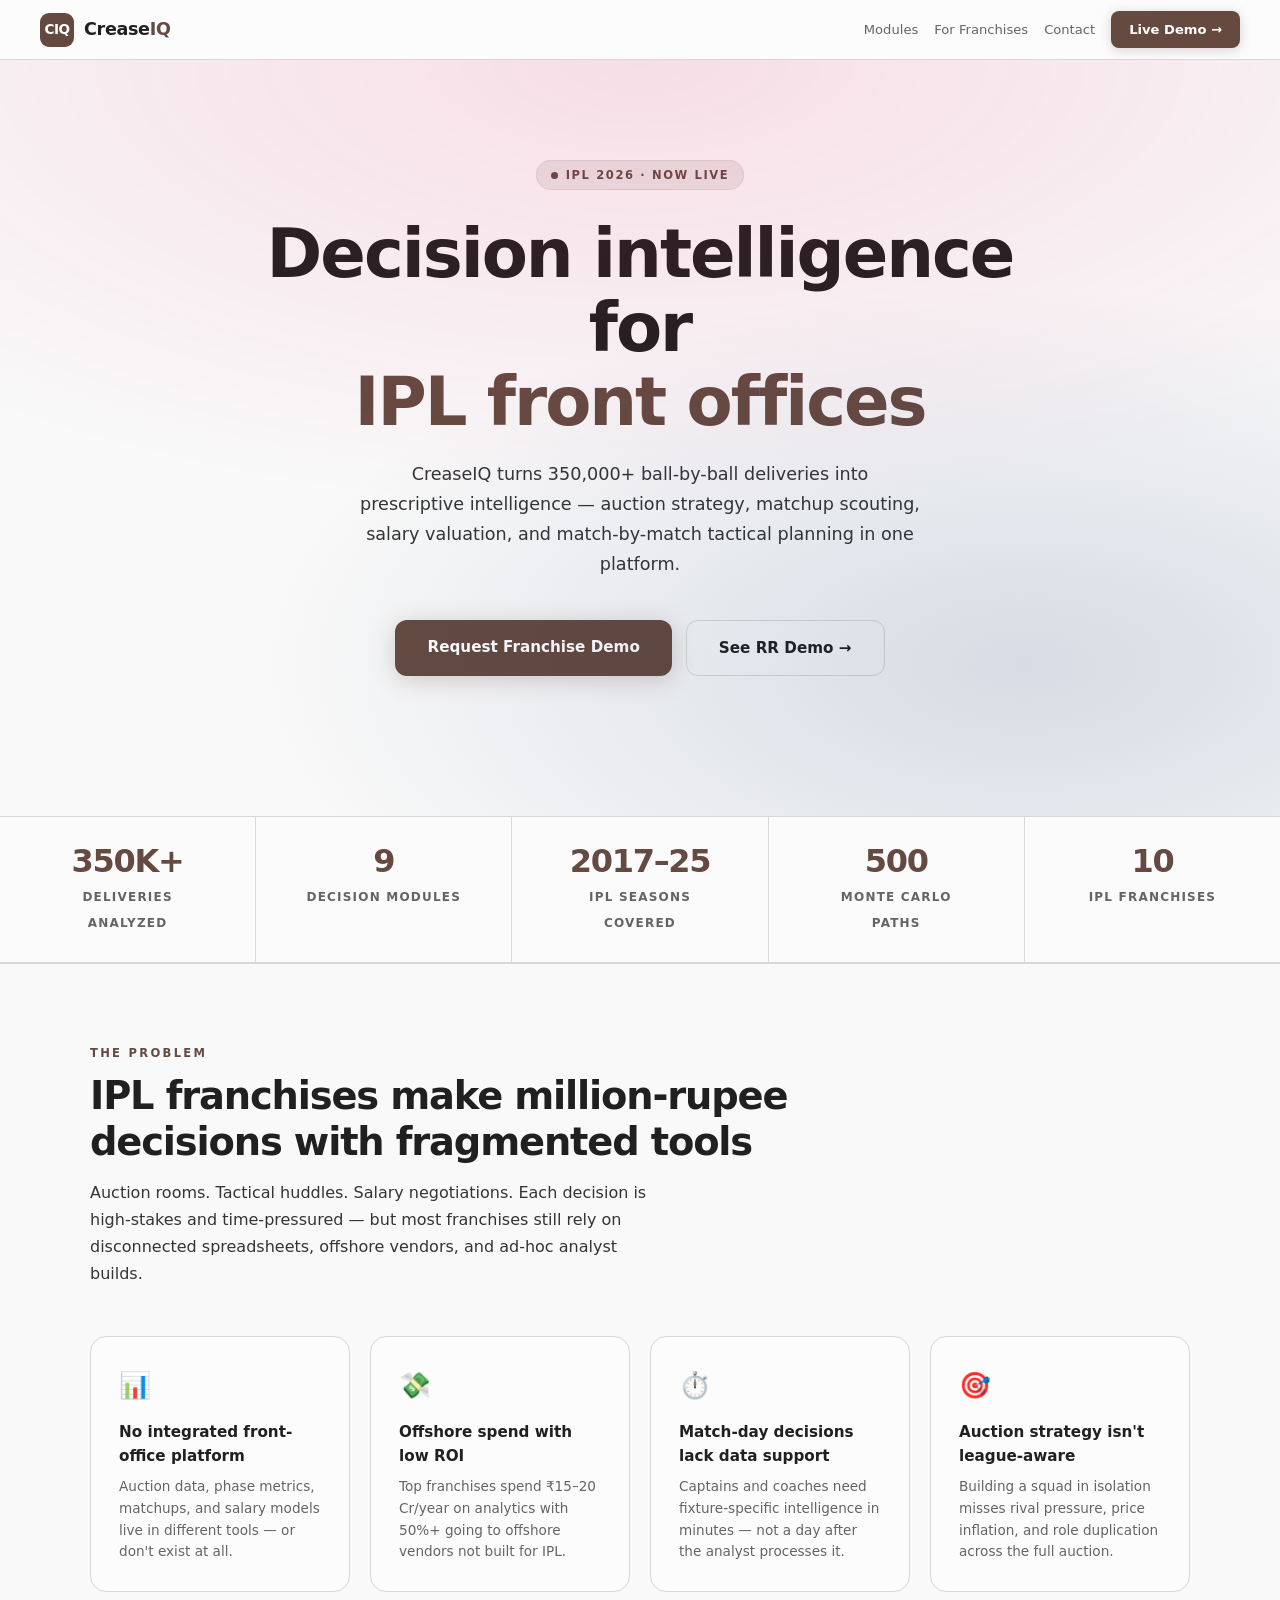
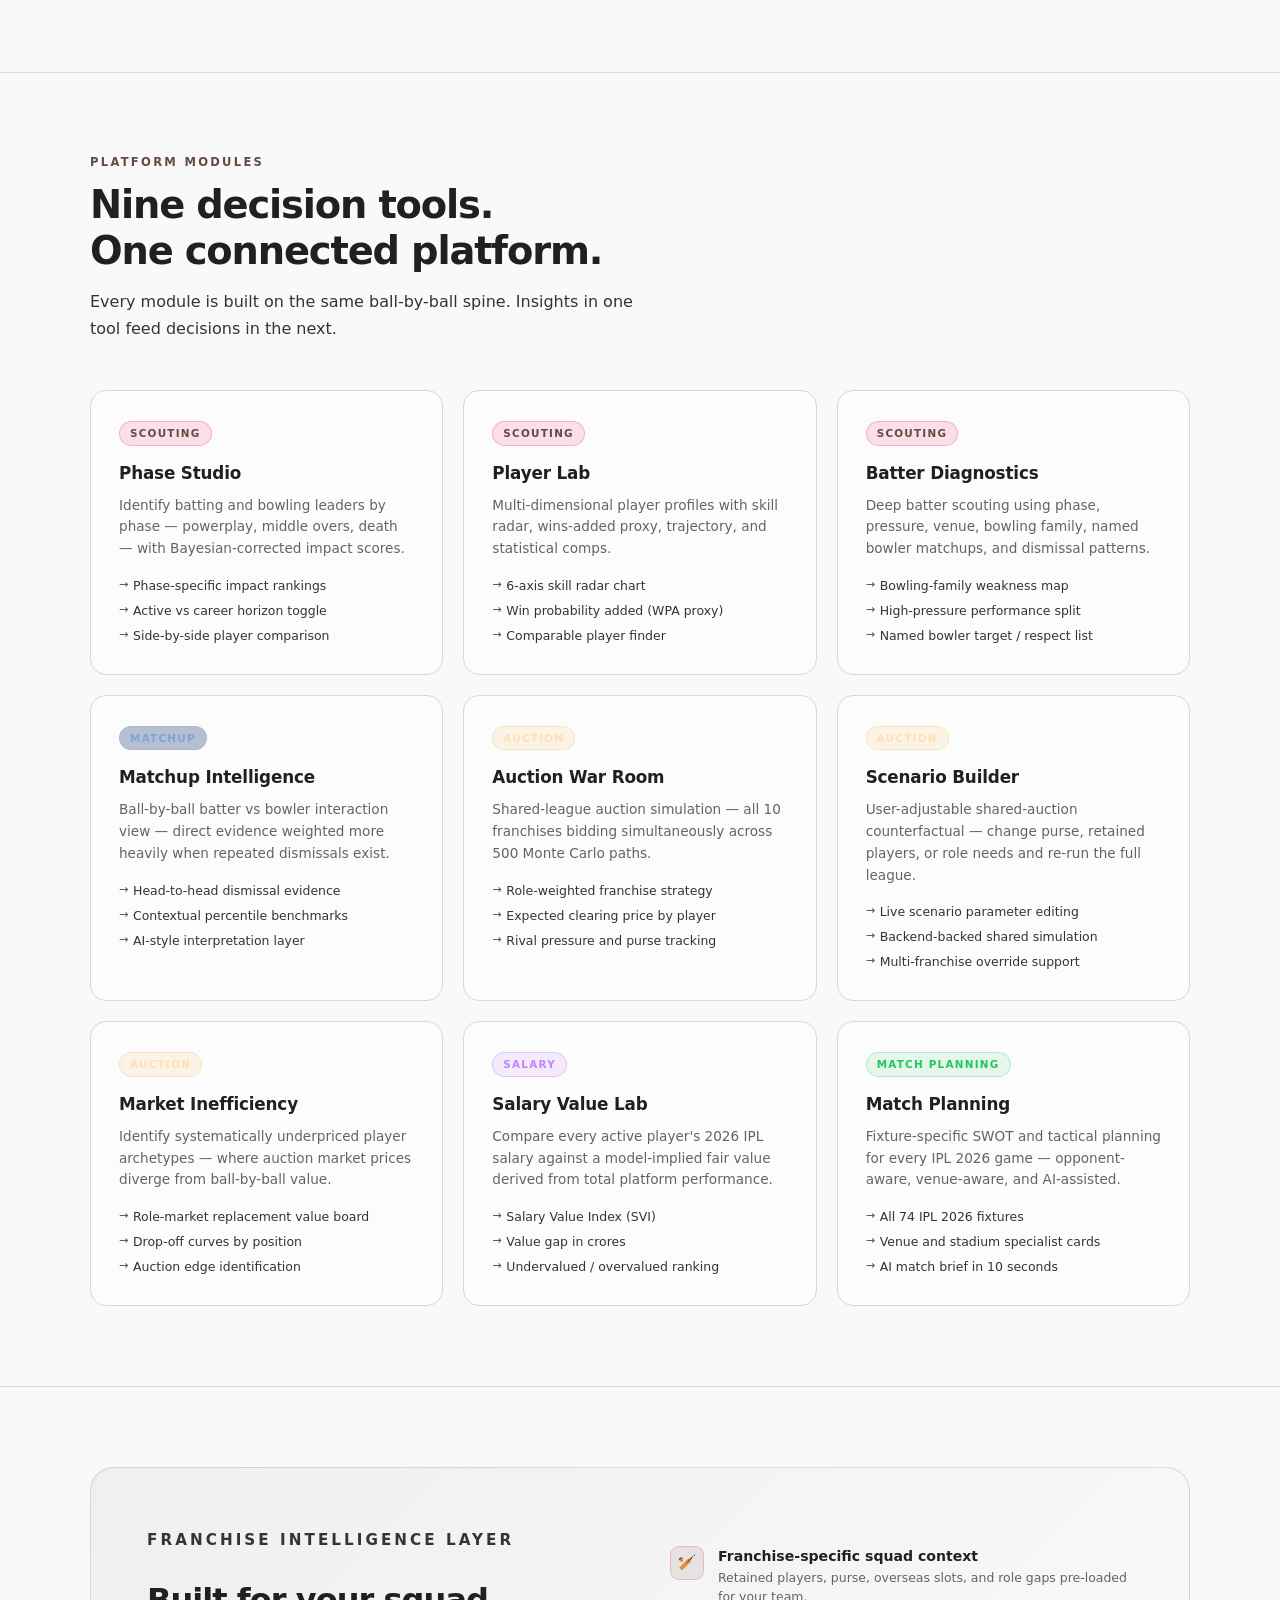
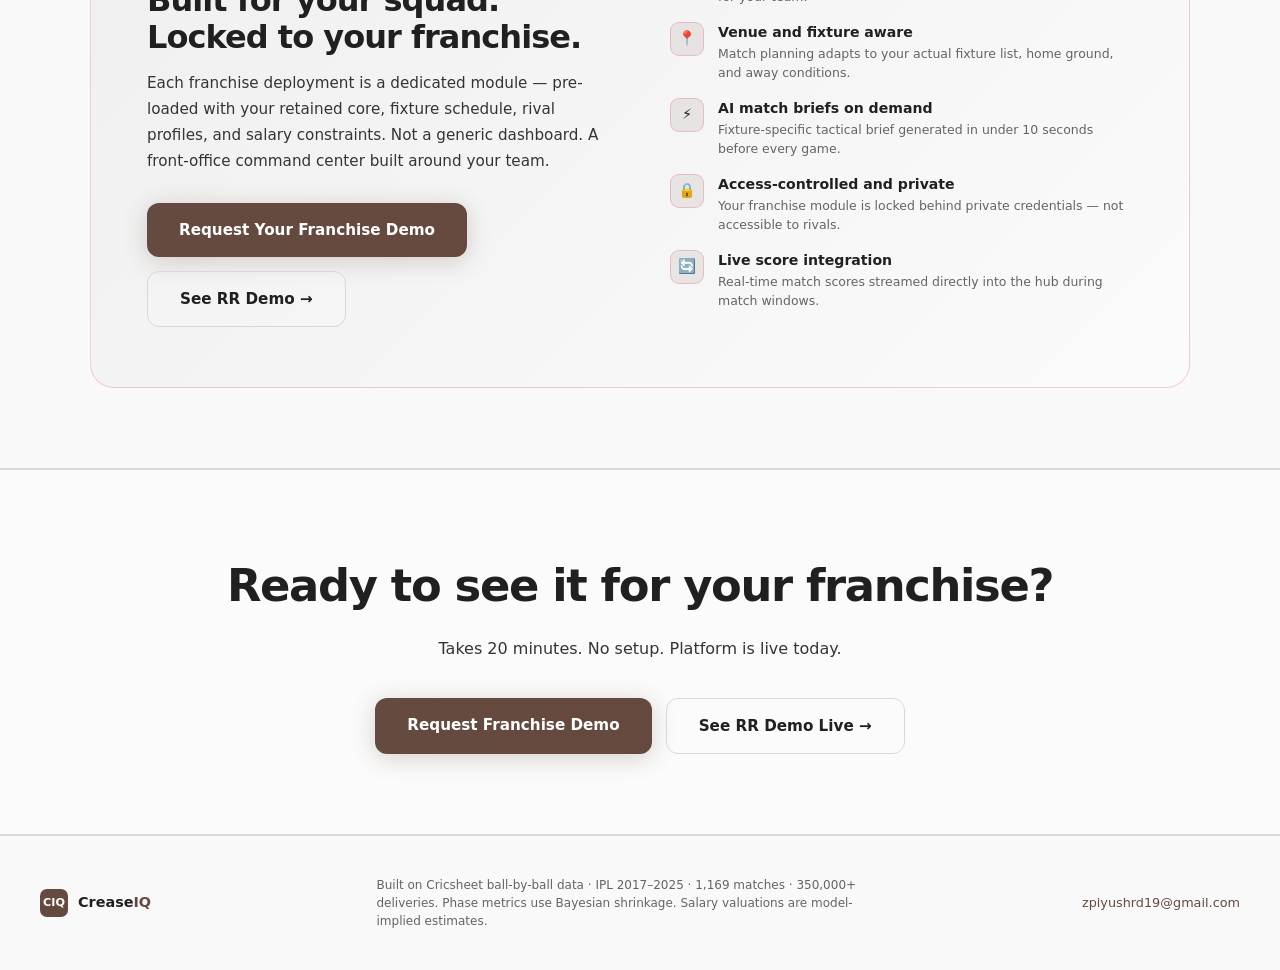
==== commit 529b1d6a: "Checkpoint from VS Code for cloud agent session" ====
--- a/Dashboard/index.html
+++ b/Dashboard/index.html
@@ -1,317 +1,1158 @@
 <!DOCTYPE html>
 <html lang="en">
-  <head>
-    <meta charset="UTF-8" />
-    <meta name="viewport" content="width=device-width, initial-scale=1.0" />
-    <title>IPL Auction Intelligence Hub</title>
-    <link rel="stylesheet" href="./styles.css?v=ipl-theme-11" />
-  </head>
-  <body>
-    <div class="page-shell">
-      <aside class="sidebar">
-        <div class="brand-block">
-          <p class="eyebrow">Sports Analytics + BI</p>
-          <h1>IPL Auction Intelligence League Hub</h1>
-          <p class="brand-copy">
-            Decision support for phase specialists, league-wide auction scarcity, and team-specific
-            sequential bidding strategy.
-          </p>
+<head>
+  <meta charset="UTF-8" />
+  <meta name="viewport" content="width=device-width, initial-scale=1.0" />
+  <title>CreaseIQ — Decision Intelligence for IPL Front Offices</title>
+  <style>
+    *, *::before, *::after { box-sizing: border-box; margin: 0; padding: 0; }
+
+    :root {
+      --ink:       #f9f9f9;
+      --ink2:      #fbfbfb;
+      --card:      #fcfcfc;
+      --card2:     #efefef;
+      --border:    #d8d8d8;
+      --pink:      #644a40;
+      --pink-d:    #66493e;
+      --pink-glow: rgba(100,74,64,0.24);
+      --pink-dim:  rgba(100,74,64,0.1);
+      --blue:      #42382e;
+      --gold:      #ffdfb5;
+      --text:      #202020;
+      --muted:     #646464;
+      --light:     #343434;
+      --green:     #22C55E;
+    }
+
+    .dark {
+      --ink:       #111111;
+      --ink2:      #191919;
+      --card:      #191919;
+      --card2:     #222222;
+      --border:    #201e18;
+      --pink:      #ffe0c2;
+      --pink-d:    #ffe0c1;
+      --pink-glow: rgba(255,224,194,0.3);
+      --pink-dim:  rgba(255,224,194,0.15);
+      --blue:      #393028;
+      --gold:      #42382e;
+      --text:      #eeeeee;
+      --muted:     #b4b4b4;
+      --light:     #d4d4d8;
+    }
+
+    html { scroll-behavior: smooth; }
+
+    body {
+      font-family: "Segoe UI", system-ui, -apple-system, sans-serif;
+      background: var(--ink);
+      color: var(--text);
+      line-height: 1.6;
+    }
+
+    /* ── NAV ──────────────────────────────────────────────────────────── */
+    nav {
+      position: sticky;
+      top: 0;
+      z-index: 100;
+      background: var(--card);
+      backdrop-filter: blur(12px);
+      border-bottom: 1px solid var(--border);
+      display: flex;
+      align-items: center;
+      justify-content: space-between;
+      padding: 0 40px;
+      height: 60px;
+    }
+
+    .nav-brand {
+      display: flex;
+      align-items: center;
+      gap: 10px;
+    }
+
+    .nav-logo {
+      width: 34px;
+      height: 34px;
+      border-radius: 9px;
+      background: linear-gradient(135deg, var(--pink), var(--pink-d));
+      display: flex;
+      align-items: center;
+      justify-content: center;
+      font-weight: 900;
+      font-size: 0.85rem;
+      letter-spacing: -0.04em;
+      color: white;
+      flex-shrink: 0;
+    }
+
+    .nav-wordmark {
+      font-size: 1.1rem;
+      font-weight: 800;
+      letter-spacing: -0.02em;
+      color: var(--text);
+    }
+
+    .nav-wordmark span { color: var(--pink); }
+
+    .nav-right {
+      display: flex;
+      align-items: center;
+      gap: 16px;
+    }
+
+    .nav-link {
+      font-size: 0.82rem;
+      color: var(--muted);
+      text-decoration: none;
+      font-weight: 500;
+      transition: color 0.2s;
+    }
+
+    .nav-link:hover { color: var(--text); }
+
+    .nav-cta {
+      padding: 8px 18px;
+      background: linear-gradient(135deg, var(--pink), var(--pink-d));
+      color: white;
+      border-radius: 8px;
+      font-size: 0.82rem;
+      font-weight: 700;
+      text-decoration: none;
+      box-shadow: 0 2px 12px var(--pink-glow);
+      transition: all 0.2s;
+    }
+
+    .nav-cta:hover { transform: translateY(-1px); box-shadow: 0 4px 20px var(--pink-glow); }
+
+    /* ── HERO ─────────────────────────────────────────────────────────── */
+    .hero {
+      position: relative;
+      overflow: hidden;
+      padding: 100px 40px 80px;
+      text-align: center;
+    }
+
+    .hero::before {
+      content: '';
+      position: absolute;
+      inset: 0;
+      background:
+        radial-gradient(ellipse 80% 60% at 50% 0%, rgba(232,23,93,0.12), transparent),
+        radial-gradient(ellipse 60% 50% at 80% 80%, rgba(20,51,107,0.15), transparent);
+      pointer-events: none;
+    }
+
+    .hero-badge {
+      display: inline-flex;
+      align-items: center;
+      gap: 8px;
+      padding: 5px 14px;
+      border-radius: 999px;
+      border: 1px solid var(--pink-dim);
+      background: var(--pink-dim);
+      font-size: 0.72rem;
+      font-weight: 700;
+      text-transform: uppercase;
+      letter-spacing: 0.14em;
+      color: var(--pink);
+      margin-bottom: 28px;
+    }
+
+    .hero-badge::before {
+      content: '';
+      width: 7px;
+      height: 7px;
+      border-radius: 50%;
+      background: var(--pink);
+      animation: pulse 2s ease-in-out infinite;
+    }
+
+    @keyframes pulse {
+      0%, 100% { opacity: 1; }
+      50%       { opacity: 0.4; }
+    }
+
+    .hero h1 {
+      font-size: clamp(2.4rem, 6vw, 4.2rem);
+      font-weight: 900;
+      letter-spacing: -0.03em;
+      line-height: 1.1;
+      margin-bottom: 20px;
+      max-width: 820px;
+      margin-left: auto;
+      margin-right: auto;
+    }
+
+    .hero h1 em {
+      font-style: normal;
+      color: var(--pink);
+    }
+
+    .hero-sub {
+      font-size: 1.1rem;
+      color: var(--light);
+      max-width: 560px;
+      margin: 0 auto 40px;
+      line-height: 1.7;
+    }
+
+    .hero-actions {
+      display: flex;
+      gap: 14px;
+      justify-content: center;
+      flex-wrap: wrap;
+      margin-bottom: 60px;
+    }
+
+    .btn-primary {
+      padding: 15px 32px;
+      background: linear-gradient(135deg, var(--pink), var(--pink-d));
+      color: white;
+      border-radius: 12px;
+      font-weight: 700;
+      font-size: 0.95rem;
+      text-decoration: none;
+      box-shadow: 0 4px 24px var(--pink-glow);
+      transition: all 0.2s;
+    }
+
+    .btn-primary:hover { transform: translateY(-2px); box-shadow: 0 8px 32px var(--pink-glow); }
+
+    .btn-secondary {
+      padding: 15px 32px;
+      background: rgba(255,255,255,0.05);
+      color: var(--text);
+      border-radius: 12px;
+      font-weight: 700;
+      font-size: 0.95rem;
+      text-decoration: none;
+      border: 1px solid var(--border);
+      transition: all 0.2s;
+    }
+
+    .btn-secondary:hover { background: rgba(255,255,255,0.09); }
+
+    /* ── STATS BAR ────────────────────────────────────────────────────── */
+    .stats-bar {
+      display: flex;
+      justify-content: center;
+      gap: 0;
+      flex-wrap: wrap;
+      border-top: 1px solid var(--border);
+      border-bottom: 1px solid var(--border);
+      background: var(--ink2);
+    }
+
+    .stat-item {
+      padding: 28px 48px;
+      text-align: center;
+      border-right: 1px solid var(--border);
+      flex: 1;
+      min-width: 160px;
+    }
+
+    .stat-item:last-child { border-right: none; }
+
+    .stat-number {
+      display: block;
+      font-size: 2rem;
+      font-weight: 900;
+      color: var(--pink);
+      letter-spacing: -0.04em;
+      line-height: 1;
+      margin-bottom: 6px;
+    }
+
+    .stat-label {
+      font-size: 0.75rem;
+      color: var(--muted);
+      text-transform: uppercase;
+      letter-spacing: 0.1em;
+      font-weight: 600;
+    }
+
+    /* ── SECTION SHARED ───────────────────────────────────────────────── */
+    .section {
+      padding: 80px 40px;
+      max-width: 1180px;
+      margin: 0 auto;
+    }
+
+    .section-eyebrow {
+      font-size: 0.72rem;
+      text-transform: uppercase;
+      letter-spacing: 0.2em;
+      font-weight: 700;
+      color: var(--pink);
+      margin-bottom: 10px;
+    }
+
+    .section-title {
+      font-size: clamp(1.6rem, 3.5vw, 2.4rem);
+      font-weight: 900;
+      letter-spacing: -0.03em;
+      line-height: 1.2;
+      margin-bottom: 14px;
+    }
+
+    .section-sub {
+      font-size: 1rem;
+      color: var(--light);
+      max-width: 560px;
+      line-height: 1.7;
+      margin-bottom: 48px;
+    }
+
+    /* ── PROBLEM ──────────────────────────────────────────────────────── */
+    .problem-grid {
+      display: grid;
+      grid-template-columns: repeat(auto-fit, minmax(260px, 1fr));
+      gap: 20px;
+    }
+
+    .problem-card {
+      background: var(--card);
+      border: 1px solid var(--border);
+      border-radius: 16px;
+      padding: 28px;
+    }
+
+    .problem-icon {
+      font-size: 1.6rem;
+      margin-bottom: 14px;
+    }
+
+    .problem-card h4 {
+      font-size: 0.95rem;
+      font-weight: 700;
+      color: var(--text);
+      margin-bottom: 8px;
+    }
+
+    .problem-card p {
+      font-size: 0.85rem;
+      color: var(--muted);
+      line-height: 1.6;
+    }
+
+    /* ── MODULES GRID ─────────────────────────────────────────────────── */
+    .modules-grid {
+      display: grid;
+      grid-template-columns: repeat(auto-fill, minmax(310px, 1fr));
+      gap: 20px;
+    }
+
+    .module-card {
+      background: var(--card);
+      border: 1px solid var(--border);
+      border-radius: 16px;
+      padding: 28px;
+      transition: border-color 0.2s, transform 0.2s;
+      position: relative;
+      overflow: hidden;
+    }
+
+    .module-card::before {
+      content: '';
+      position: absolute;
+      top: 0; left: 0; right: 0;
+      height: 2px;
+      background: linear-gradient(90deg, var(--pink), transparent);
+      opacity: 0;
+      transition: opacity 0.2s;
+    }
+
+    .module-card:hover {
+      border-color: rgba(232,23,93,0.3);
+      transform: translateY(-2px);
+    }
+
+    .module-card:hover::before { opacity: 1; }
+
+    .module-tag {
+      display: inline-block;
+      padding: 3px 10px;
+      border-radius: 999px;
+      font-size: 0.65rem;
+      font-weight: 700;
+      text-transform: uppercase;
+      letter-spacing: 0.12em;
+      margin-bottom: 14px;
+    }
+
+    .tag-scouting  { background: rgba(232,23,93,0.12); color: var(--pink); border: 1px solid rgba(232,23,93,0.25); }
+    .tag-auction   { background: rgba(240,180,41,0.1);  color: var(--gold); border: 1px solid rgba(240,180,41,0.25); }
+    .tag-matchup   { background: rgba(20,51,107,0.3);   color: #7BA4E8;     border: 1px solid rgba(123,164,232,0.25); }
+    .tag-planning  { background: rgba(34,197,94,0.1);   color: var(--green);border: 1px solid rgba(34,197,94,0.25); }
+    .tag-salary    { background: rgba(168,85,247,0.1);  color: #C084FC;     border: 1px solid rgba(168,85,247,0.25); }
+
+    .module-card h3 {
+      font-size: 1.05rem;
+      font-weight: 800;
+      color: var(--text);
+      margin-bottom: 8px;
+      letter-spacing: -0.01em;
+    }
+
+    .module-card p {
+      font-size: 0.85rem;
+      color: var(--muted);
+      line-height: 1.6;
+      margin-bottom: 16px;
+    }
+
+    .module-bullets {
+      list-style: none;
+      display: flex;
+      flex-direction: column;
+      gap: 5px;
+    }
+
+    .module-bullets li {
+      font-size: 0.78rem;
+      color: var(--light);
+      padding-left: 14px;
+      position: relative;
+    }
+
+    .module-bullets li::before {
+      content: '→';
+      position: absolute;
+      left: 0;
+      color: var(--pink);
+      font-size: 0.7rem;
+    }
+
+    /* ── FRANCHISE SECTION ────────────────────────────────────────────── */
+    .franchise-block {
+      background: linear-gradient(135deg, var(--card2), var(--ink2));
+      border: 1px solid rgba(232,23,93,0.2);
+      border-radius: 24px;
+      padding: 60px 56px;
+      display: grid;
+      grid-template-columns: 1fr 1fr;
+      gap: 60px;
+      align-items: center;
+    }
+
+    @media (max-width: 768px) {
+      .franchise-block { grid-template-columns: 1fr; gap: 36px; padding: 36px 28px; }
+    }
+
+    .franchise-eyebrow {
+      font-size: 0.7rem;
+      text-transform: uppercase;
+      letter-spacing: 0.2em;
+      font-weight: 700;
+      color: var(--pink);
+      margin-bottom: 12px;
+    }
+
+    .franchise-block h2 {
+      font-size: 2rem;
+      font-weight: 900;
+      letter-spacing: -0.03em;
+      line-height: 1.15;
+      margin-bottom: 16px;
+    }
+
+    .franchise-block p {
+      color: var(--light);
+      font-size: 0.95rem;
+      line-height: 1.7;
+      margin-bottom: 28px;
+    }
+
+    .franchise-features {
+      display: flex;
+      flex-direction: column;
+      gap: 14px;
+    }
+
+    .franchise-feature {
+      display: flex;
+      gap: 14px;
+      align-items: flex-start;
+    }
+
+    .ff-icon {
+      width: 34px;
+      height: 34px;
+      border-radius: 9px;
+      background: var(--pink-dim);
+      border: 1px solid rgba(232,23,93,0.2);
+      display: flex;
+      align-items: center;
+      justify-content: center;
+      font-size: 0.9rem;
+      flex-shrink: 0;
+      margin-top: 1px;
+    }
+
+    .ff-body h5 {
+      font-size: 0.88rem;
+      font-weight: 700;
+      color: var(--text);
+      margin-bottom: 2px;
+    }
+
+    .ff-body p {
+      font-size: 0.78rem;
+      color: var(--muted);
+      margin-bottom: 0;
+      line-height: 1.5;
+    }
+
+    /* ── CTA BAND ─────────────────────────────────────────────────────── */
+    .cta-band {
+      background: var(--ink2);
+      border-top: 1px solid var(--border);
+      border-bottom: 1px solid var(--border);
+      padding: 80px 40px;
+      text-align: center;
+    }
+
+    .cta-band h2 {
+      font-size: clamp(1.8rem, 4vw, 2.8rem);
+      font-weight: 900;
+      letter-spacing: -0.03em;
+      margin-bottom: 14px;
+    }
+
+    .cta-band p {
+      font-size: 1rem;
+      color: var(--light);
+      margin-bottom: 36px;
+      max-width: 480px;
+      margin-left: auto;
+      margin-right: auto;
+    }
+
+    .cta-stack {
+      display: flex;
+      gap: 14px;
+      justify-content: center;
+      flex-wrap: wrap;
+    }
+
+    /* ── FOOTER ───────────────────────────────────────────────────────── */
+    footer {
+      padding: 40px;
+      border-top: 1px solid var(--border);
+      display: flex;
+      align-items: center;
+      justify-content: space-between;
+      flex-wrap: wrap;
+      gap: 16px;
+    }
+
+    .footer-brand {
+      display: flex;
+      align-items: center;
+      gap: 10px;
+    }
+
+    .footer-logo {
+      width: 28px;
+      height: 28px;
+      border-radius: 7px;
+      background: linear-gradient(135deg, var(--pink), var(--pink-d));
+      display: flex;
+      align-items: center;
+      justify-content: center;
+      font-weight: 900;
+      font-size: 0.7rem;
+      color: white;
+    }
+
+    .footer-wordmark {
+      font-size: 0.9rem;
+      font-weight: 800;
+      color: var(--text);
+    }
+
+    .footer-wordmark span { color: var(--pink); }
+
+    .footer-note {
+      font-size: 0.75rem;
+      color: var(--muted);
+      max-width: 480px;
+      line-height: 1.5;
+    }
+
+    .footer-contact {
+      font-size: 0.8rem;
+      color: var(--muted);
+    }
+
+    .footer-contact a {
+      color: var(--pink);
+      text-decoration: none;
+    }
+
+    /* ── DIVIDER ──────────────────────────────────────────────────────── */
+    .section-divider {
+      border: none;
+      border-top: 1px solid var(--border);
+      margin: 0;
+    }
+
+    /* ── MODAL ────────────────────────────────────────────────────────── */
+    .modal-overlay {
+      display: none;
+      position: fixed;
+      inset: 0;
+      background: rgba(6,8,26,0.85);
+      backdrop-filter: blur(8px);
+      z-index: 999;
+      align-items: center;
+      justify-content: center;
+      padding: 24px;
+    }
+
+    .modal-overlay.open { display: flex; }
+
+    .modal {
+      background: var(--card);
+      border: 1px solid rgba(232,23,93,0.25);
+      border-radius: 20px;
+      padding: 44px 40px;
+      width: 100%;
+      max-width: 460px;
+      position: relative;
+      box-shadow: 0 0 80px rgba(232,23,93,0.1), 0 32px 80px rgba(0,0,0,0.6);
+    }
+
+    .modal::before {
+      content: '';
+      position: absolute;
+      top: 0; left: 0; right: 0;
+      height: 2px;
+      background: linear-gradient(90deg, var(--pink), #14336B);
+      border-radius: 20px 20px 0 0;
+    }
+
+    .modal-close {
+      position: absolute;
+      top: 16px; right: 20px;
+      background: none;
+      border: none;
+      color: var(--muted);
+      font-size: 1.4rem;
+      cursor: pointer;
+      line-height: 1;
+      padding: 4px;
+      transition: color 0.2s;
+    }
+
+    .modal-close:hover { color: var(--text); }
+
+    .modal h2 {
+      font-size: 1.3rem;
+      font-weight: 900;
+      letter-spacing: -0.02em;
+      margin-bottom: 6px;
+    }
+
+    .modal-sub {
+      font-size: 0.82rem;
+      color: var(--muted);
+      margin-bottom: 28px;
+      line-height: 1.5;
+    }
+
+    .form-field {
+      margin-bottom: 16px;
+    }
+
+    .form-label {
+      display: block;
+      font-size: 0.7rem;
+      font-weight: 700;
+      text-transform: uppercase;
+      letter-spacing: 0.12em;
+      color: var(--muted);
+      margin-bottom: 7px;
+    }
+
+    .form-input {
+      width: 100%;
+      padding: 12px 14px;
+      background: rgba(255,255,255,0.05);
+      border: 1px solid rgba(255,255,255,0.1);
+      border-radius: 10px;
+      color: var(--text);
+      font-size: 0.9rem;
+      font-family: inherit;
+      outline: none;
+      transition: border-color 0.2s, box-shadow 0.2s;
+    }
+
+    .form-input:focus {
+      border-color: var(--pink);
+      box-shadow: 0 0 0 3px rgba(232,23,93,0.12);
+    }
+
+    .form-input::placeholder { color: rgba(123,141,184,0.5); }
+
+    textarea.form-input {
+      resize: vertical;
+      min-height: 80px;
+    }
+
+    .form-submit {
+      width: 100%;
+      padding: 13px;
+      background: linear-gradient(135deg, var(--pink), var(--pink-d));
+      color: white;
+      border: none;
+      border-radius: 10px;
+      font-weight: 700;
+      font-size: 0.9rem;
+      cursor: pointer;
+      box-shadow: 0 4px 18px rgba(232,23,93,0.3);
+      transition: all 0.2s;
+      margin-top: 8px;
+    }
+
+    .form-submit:hover:not(:disabled) { transform: translateY(-1px); box-shadow: 0 6px 24px rgba(232,23,93,0.45); }
+    .form-submit:disabled { opacity: 0.6; cursor: not-allowed; }
+
+    .form-success {
+      display: none;
+      text-align: center;
+      padding: 20px 0;
+    }
+
+    .form-success .success-icon { font-size: 2.4rem; margin-bottom: 12px; }
+
+    .form-success h3 {
+      font-size: 1.1rem;
+      font-weight: 800;
+      margin-bottom: 8px;
+    }
+
+    .form-success p {
+      font-size: 0.85rem;
+      color: var(--muted);
+      line-height: 1.6;
+    }
+
+    .form-error {
+      display: none;
+      margin-top: 10px;
+      padding: 10px 14px;
+      border-radius: 8px;
+      background: rgba(232,23,93,0.08);
+      border: 1px solid rgba(232,23,93,0.2);
+      color: #FF6B9D;
+      font-size: 0.8rem;
+    }
+
+    /* ── RESPONSIVE ───────────────────────────────────────────────────── */
+    @media (max-width: 640px) {
+      nav { padding: 0 20px; }
+      .nav-link { display: none; }
+      .hero { padding: 60px 20px 50px; }
+      .section { padding: 56px 20px; }
+      .stat-item { padding: 20px 24px; }
+      footer { padding: 28px 20px; flex-direction: column; align-items: flex-start; }
+      .modal { padding: 32px 24px; }
+    }
+  </style>
+</head>
+<body>
+
+<!-- ── DEMO REQUEST MODAL ────────────────────────────────────────────────── -->
+<div class="modal-overlay" id="demo-modal" role="dialog" aria-modal="true" aria-labelledby="modal-title">
+  <div class="modal">
+    <button class="modal-close" id="modal-close" aria-label="Close">×</button>
+    <div id="modal-form-wrap">
+      <h2 id="modal-title">Request Franchise Demo</h2>
+      <p class="modal-sub">Tell us about your franchise and we'll send you private access to the full platform.</p>
+      <form id="demo-form" novalidate>
+        <div class="form-field">
+          <label class="form-label" for="f-name">Your Name *</label>
+          <input class="form-input" id="f-name" type="text" placeholder="Anil Kumble" required />
         </div>
-
-        <nav class="nav-links">
-          <a href="#overview">Overview</a>
-          <a href="#phase-studio">Phase Studio</a>
-          <a href="#player-lab">Player Lab</a>
-          <a href="#auction-lab">Auction Lab</a>
-          <a href="#team-map">Team Map</a>
-        </nav>
-
-        <div class="sidebar-note" id="story-panels"></div>
-      </aside>
-
-      <main class="main-content">
-        <section class="hero-panel" id="overview">
-          <div>
-            <p class="eyebrow">Executive View</p>
-            <h2 id="hero-title"></h2>
-            <p class="hero-subtitle" id="hero-subtitle"></p>
-            <div class="hero-actions">
-              <a class="action-button" href="./scenario_builder.html" target="_blank" rel="noopener noreferrer">
-                Open Scenario Builder
-              </a>
-              <a class="action-button" href="./matchup_intelligence.html" target="_blank" rel="noopener noreferrer">
-                Open Matchup Intelligence
-              </a>
-              <a class="action-button" href="./market_inefficiency.html" target="_blank" rel="noopener noreferrer">
-                Open Market Inefficiency
-              </a>
-              <a class="action-button" href="./similarity_search.html" target="_blank" rel="noopener noreferrer">
-                Open Similarity Search
-              </a>
-            </div>
-          </div>
-          <div class="hero-badge">
-            <span>2026 Auction Engine</span>
-            <strong>Randomized Within-Set Order</strong>
-          </div>
-        </section>
-
-        <section class="kpi-grid" id="kpi-grid"></section>
-
-        <section class="panel" id="phase-studio">
-          <div class="panel-header">
-            <div>
-              <p class="eyebrow">Phase Studio</p>
-              <h3>Batting and Bowling Leaders</h3>
-            </div>
-            <div class="control-row">
-              <label>
-                Horizon
-                <select id="phase-horizon"></select>
-              </label>
-              <label>
-                Discipline
-                <select id="phase-discipline"></select>
-              </label>
-              <label>
-                Phase
-                <select id="phase-phase"></select>
-              </label>
-              <label>
-                Search Player
-                <input id="phase-player-search" list="phase-player-options" placeholder="Start typing a player name" />
-                <datalist id="phase-player-options"></datalist>
-              </label>
-              <label>
-                Compare Player
-                <input id="phase-player-compare" list="phase-player-options" placeholder="Optional comparison player" />
-              </label>
-            </div>
-          </div>
-          <div class="phase-layout">
-            <div class="chart-panel">
-              <h4>Impact Leaderboard</h4>
-              <div id="phase-matchup" class="compare-grid"></div>
-              <div id="phase-bars" class="bar-chart"></div>
-            </div>
-            <div class="table-panel">
-              <h4>Detail Table</h4>
-              <div class="table-wrap">
-                <table id="phase-table"></table>
-              </div>
-            </div>
-          </div>
-        </section>
-
-        <section class="panel" id="player-lab">
-          <div class="panel-header">
-            <div>
-              <p class="eyebrow">Player Lab</p>
-              <h3>Skill Radar, Impact Scores, and Wins Added</h3>
-            </div>
-            <div class="control-row">
-              <label>
-                Horizon
-                <select id="player-horizon"></select>
-              </label>
-              <label>
-                Profile Type
-                <select id="player-type"></select>
-              </label>
-              <label>
-                Search Player
-                <input id="player-search" list="player-options" placeholder="Start typing a player name" />
-                <datalist id="player-options"></datalist>
-              </label>
-              <label>
-                Compare Player
-                <input id="player-compare-search" list="player-options" placeholder="Optional comparison player" />
-              </label>
-            </div>
-          </div>
-
-          <div class="player-grid">
-            <div class="tile">
-              <div class="tile-header">
-                <h4>Skill Radar</h4>
-                <span class="pill">Searchable player selector</span>
-              </div>
-              <div class="radar-shell">
-                <svg id="player-radar" viewBox="0 0 420 360"></svg>
-              </div>
-              <div id="player-summary" class="compare-grid"></div>
-            </div>
-
-            <div class="tile">
-              <h4>Methodology</h4>
-              <div id="player-methodology" class="methodology-stack"></div>
-            </div>
-          </div>
-
-          <div class="player-grid lower">
-            <div class="tile">
-              <h4>Wins Added / WPA Proxy</h4>
-              <div id="wpa-cards" class="metric-stack"></div>
-            </div>
-            <div class="tile">
-              <h4>Player Comps</h4>
-              <div id="player-comps" class="metric-stack"></div>
-            </div>
-            <div class="tile">
-              <h4>Trajectory & Form</h4>
-              <div id="player-trajectory" class="metric-stack"></div>
-            </div>
-          </div>
-        </section>
-
-        <section class="panel" id="auction-lab">
-          <div class="panel-header">
-            <div>
-              <p class="eyebrow">Auction Lab</p>
-              <h3>League-Wide Auction Strategy</h3>
-            </div>
-            <div class="control-row">
-              <label>
-                Franchise
-                <select id="auction-team-select"></select>
-              </label>
-              <div class="pill-row">
-                <span class="pill">Single seeded path</span>
-                <span class="pill accent">500 Monte Carlo runs</span>
-              </div>
-            </div>
-          </div>
-
-          <div class="auction-grid">
-            <div class="tile">
-              <h4>Representative Buys in Shared League Path</h4>
-              <div class="table-wrap compact">
-                <table id="rr-buys-table"></table>
-              </div>
-            </div>
-
-            <div class="tile">
-              <h4>Top Monte Carlo Targets</h4>
-              <div id="mc-target-cards" class="metric-stack"></div>
-            </div>
-          </div>
-
-          <div class="auction-grid lower">
-            <div class="tile wide">
-              <div class="tile-header">
-                <h4>Featured Events from Shared League Path</h4>
-                <div class="control-row dense">
-                  <label>
-                    Role
-                    <select id="event-role-filter"></select>
-                  </label>
-                  <label>
-                    Winner
-                    <select id="event-team-filter"></select>
-                  </label>
-                </div>
-              </div>
-              <div class="table-wrap">
-                <table id="events-table"></table>
-              </div>
-            </div>
-
-              <div class="tile">
-              <h4>Monte Carlo Spend Profile</h4>
-              <div id="spend-bars" class="bar-chart compact-bars"></div>
-            </div>
-          </div>
-
-          <div class="auction-grid lower">
-            <div class="tile wide">
-              <div class="tile-header">
-                <h4>Replacement Value Board</h4>
-                <div class="control-row dense">
-                  <label>
-                    Role
-                    <select id="role-market-select"></select>
-                  </label>
-                </div>
-              </div>
-              <div class="table-wrap">
-                <table id="role-market-table"></table>
-              </div>
-            </div>
-
-            <div class="tile">
-              <h4>Role Drop-Off Curve</h4>
-              <div id="role-dropoff-bars" class="bar-chart compact-bars"></div>
-              <div id="role-market-note" class="muted"></div>
-            </div>
-          </div>
-        </section>
-
-        <section class="panel" id="team-map">
-          <div class="panel-header">
-            <div>
-              <p class="eyebrow">Team Strategy Map</p>
-              <h3>2026 Retentions, Purse, and Auction Power</h3>
-            </div>
-            <div class="control-row">
-              <label>
-                Franchise
-                <select id="team-select"></select>
-              </label>
-            </div>
-          </div>
-
-          <div class="team-layout">
-            <div class="tile">
-              <h4>Auction Power Ranking</h4>
-              <div id="team-power-bars" class="bar-chart"></div>
-            </div>
-            <div class="tile">
-              <h4>Selected Franchise Context</h4>
-              <div id="team-summary" class="summary-card"></div>
-            </div>
-          </div>
-
-          <div class="tile">
-            <h4>Retained Core and Role Needs</h4>
-            <div class="team-bottom">
-              <div class="mini-block">
-                <h5>Role Need Weights</h5>
-                <div id="team-role-needs" class="bar-chart compact-bars"></div>
-              </div>
-              <div class="mini-block">
-                <h5>Retained Players</h5>
-                <div id="retained-player-list" class="retained-list"></div>
-              </div>
-            </div>
-            <div class="team-architecture-grid">
-              <div class="mini-block">
-                <h5>Retained XI Skeleton</h5>
-                <div id="team-xi-skeleton" class="architecture-list"></div>
-              </div>
-              <div class="mini-block">
-                <h5>Bench Depth</h5>
-                <div id="team-bench-depth" class="architecture-list"></div>
-              </div>
-              <div class="mini-block">
-                <h5>Recommended Auction Fills</h5>
-                <div id="team-recommended-fills" class="architecture-list"></div>
-              </div>
-              <div class="mini-block">
-                <h5>Overseas Slot Pressure</h5>
-                <div id="team-overseas-pressure" class="metric-stack"></div>
-              </div>
-            </div>
-            <div class="dashboard-credit">
-              <span class="dashboard-credit-label">Created By</span>
-              <strong>Piyush Zaware</strong>
-              <span class="dashboard-credit-copy">Economic modeling, auction simulation, and cricket analytics design.</span>
-            </div>
-          </div>
-        </section>
-      </main>
-    </div>
-
-    <script src="./data/dashboard_data.js?v=ipl-theme-11"></script>
-    <script src="./app.js?v=ipl-theme-11"></script>
-  </body>
+        <div class="form-field">
+          <label class="form-label" for="f-email">Email Address *</label>
+          <input class="form-input" id="f-email" type="email" placeholder="you@franchise.com" required />
+        </div>
+        <div class="form-field">
+          <label class="form-label" for="f-team">Franchise / Organisation</label>
+          <input class="form-input" id="f-team" type="text" placeholder="e.g. Mumbai Indians, ESPNcricinfo, ..." />
+        </div>
+        <div class="form-field">
+          <label class="form-label" for="f-note">What are you looking for? (optional)</label>
+          <textarea class="form-input" id="f-note" placeholder="Auction prep, matchup scouting, salary analysis..."></textarea>
+        </div>
+        <button class="form-submit" type="submit" id="demo-submit">Send Request →</button>
+        <div class="form-error" id="form-error"></div>
+      </form>
+    </div>
+    <div class="form-success" id="form-success">
+      <div class="success-icon">✅</div>
+      <h3>Request received</h3>
+      <p>We'll review your request and send you private demo access within 24 hours.</p>
+    </div>
+  </div>
+</div>
+
+<!-- ── NAV ──────────────────────────────────────────────────────────────── -->
+<nav>
+  <div class="nav-brand">
+    <div class="nav-logo">CIQ</div>
+    <span class="nav-wordmark">Crease<span>IQ</span></span>
+  </div>
+  <div class="nav-right">
+    <a class="nav-link" href="#modules">Modules</a>
+    <a class="nav-link" href="#franchise">For Franchises</a>
+    <a class="nav-link" href="#" onclick="openDemoModal();return false;">Contact</a>
+    <a class="nav-cta" href="./rr_login.html">Live Demo →</a>
+  </div>
+</nav>
+
+<!-- ── HERO ─────────────────────────────────────────────────────────────── -->
+<section class="hero">
+  <div class="hero-badge">IPL 2026 · Now Live</div>
+  <h1>Decision intelligence for<br /><em>IPL front offices</em></h1>
+  <p class="hero-sub">
+    CreaseIQ turns 350,000+ ball-by-ball deliveries into prescriptive
+    intelligence — auction strategy, matchup scouting, salary valuation,
+    and match-by-match tactical planning in one platform.
+  </p>
+  <div class="hero-actions">
+    <a class="btn-primary" href="#" onclick="openDemoModal();return false;">
+      Request Franchise Demo
+    </a>
+    <a class="btn-secondary" href="./rr_login.html">
+      See RR Demo →
+    </a>
+  </div>
+</section>
+
+<!-- ── STATS BAR ─────────────────────────────────────────────────────────── -->
+<div class="stats-bar">
+  <div class="stat-item">
+    <span class="stat-number">350K+</span>
+    <span class="stat-label">Deliveries analyzed</span>
+  </div>
+  <div class="stat-item">
+    <span class="stat-number">9</span>
+    <span class="stat-label">Decision modules</span>
+  </div>
+  <div class="stat-item">
+    <span class="stat-number">2017–25</span>
+    <span class="stat-label">IPL seasons covered</span>
+  </div>
+  <div class="stat-item">
+    <span class="stat-number">500</span>
+    <span class="stat-label">Monte Carlo paths</span>
+  </div>
+  <div class="stat-item">
+    <span class="stat-number">10</span>
+    <span class="stat-label">IPL franchises</span>
+  </div>
+</div>
+
+<hr class="section-divider" />
+
+<!-- ── PROBLEM ───────────────────────────────────────────────────────────── -->
+<div class="section">
+  <p class="section-eyebrow">The Problem</p>
+  <h2 class="section-title">IPL franchises make million-rupee<br />decisions with fragmented tools</h2>
+  <p class="section-sub">
+    Auction rooms. Tactical huddles. Salary negotiations.
+    Each decision is high-stakes and time-pressured — but most franchises
+    still rely on disconnected spreadsheets, offshore vendors, and ad-hoc analyst builds.
+  </p>
+  <div class="problem-grid">
+    <div class="problem-card">
+      <div class="problem-icon">📊</div>
+      <h4>No integrated front-office platform</h4>
+      <p>Auction data, phase metrics, matchups, and salary models live in different tools — or don't exist at all.</p>
+    </div>
+    <div class="problem-card">
+      <div class="problem-icon">💸</div>
+      <h4>Offshore spend with low ROI</h4>
+      <p>Top franchises spend ₹15–20 Cr/year on analytics with 50%+ going to offshore vendors not built for IPL.</p>
+    </div>
+    <div class="problem-card">
+      <div class="problem-icon">⏱️</div>
+      <h4>Match-day decisions lack data support</h4>
+      <p>Captains and coaches need fixture-specific intelligence in minutes — not a day after the analyst processes it.</p>
+    </div>
+    <div class="problem-card">
+      <div class="problem-icon">🎯</div>
+      <h4>Auction strategy isn't league-aware</h4>
+      <p>Building a squad in isolation misses rival pressure, price inflation, and role duplication across the full auction.</p>
+    </div>
+  </div>
+</div>
+
+<hr class="section-divider" />
+
+<!-- ── MODULES ────────────────────────────────────────────────────────────── -->
+<div class="section" id="modules">
+  <p class="section-eyebrow">Platform Modules</p>
+  <h2 class="section-title">Nine decision tools.<br />One connected platform.</h2>
+  <p class="section-sub">
+    Every module is built on the same ball-by-ball spine.
+    Insights in one tool feed decisions in the next.
+  </p>
+
+  <div class="modules-grid">
+
+    <div class="module-card">
+      <span class="module-tag tag-scouting">Scouting</span>
+      <h3>Phase Studio</h3>
+      <p>Identify batting and bowling leaders by phase — powerplay, middle overs, death — with Bayesian-corrected impact scores.</p>
+      <ul class="module-bullets">
+        <li>Phase-specific impact rankings</li>
+        <li>Active vs career horizon toggle</li>
+        <li>Side-by-side player comparison</li>
+      </ul>
+    </div>
+
+    <div class="module-card">
+      <span class="module-tag tag-scouting">Scouting</span>
+      <h3>Player Lab</h3>
+      <p>Multi-dimensional player profiles with skill radar, wins-added proxy, trajectory, and statistical comps.</p>
+      <ul class="module-bullets">
+        <li>6-axis skill radar chart</li>
+        <li>Win probability added (WPA proxy)</li>
+        <li>Comparable player finder</li>
+      </ul>
+    </div>
+
+    <div class="module-card">
+      <span class="module-tag tag-scouting">Scouting</span>
+      <h3>Batter Diagnostics</h3>
+      <p>Deep batter scouting using phase, pressure, venue, bowling family, named bowler matchups, and dismissal patterns.</p>
+      <ul class="module-bullets">
+        <li>Bowling-family weakness map</li>
+        <li>High-pressure performance split</li>
+        <li>Named bowler target / respect list</li>
+      </ul>
+    </div>
+
+    <div class="module-card">
+      <span class="module-tag tag-matchup">Matchup</span>
+      <h3>Matchup Intelligence</h3>
+      <p>Ball-by-ball batter vs bowler interaction view — direct evidence weighted more heavily when repeated dismissals exist.</p>
+      <ul class="module-bullets">
+        <li>Head-to-head dismissal evidence</li>
+        <li>Contextual percentile benchmarks</li>
+        <li>AI-style interpretation layer</li>
+      </ul>
+    </div>
+
+    <div class="module-card">
+      <span class="module-tag tag-auction">Auction</span>
+      <h3>Auction War Room</h3>
+      <p>Shared-league auction simulation — all 10 franchises bidding simultaneously across 500 Monte Carlo paths.</p>
+      <ul class="module-bullets">
+        <li>Role-weighted franchise strategy</li>
+        <li>Expected clearing price by player</li>
+        <li>Rival pressure and purse tracking</li>
+      </ul>
+    </div>
+
+    <div class="module-card">
+      <span class="module-tag tag-auction">Auction</span>
+      <h3>Scenario Builder</h3>
+      <p>User-adjustable shared-auction counterfactual — change purse, retained players, or role needs and re-run the full league.</p>
+      <ul class="module-bullets">
+        <li>Live scenario parameter editing</li>
+        <li>Backend-backed shared simulation</li>
+        <li>Multi-franchise override support</li>
+      </ul>
+    </div>
+
+    <div class="module-card">
+      <span class="module-tag tag-auction">Auction</span>
+      <h3>Market Inefficiency</h3>
+      <p>Identify systematically underpriced player archetypes — where auction market prices diverge from ball-by-ball value.</p>
+      <ul class="module-bullets">
+        <li>Role-market replacement value board</li>
+        <li>Drop-off curves by position</li>
+        <li>Auction edge identification</li>
+      </ul>
+    </div>
+
+    <div class="module-card">
+      <span class="module-tag tag-salary">Salary</span>
+      <h3>Salary Value Lab</h3>
+      <p>Compare every active player's 2026 IPL salary against a model-implied fair value derived from total platform performance.</p>
+      <ul class="module-bullets">
+        <li>Salary Value Index (SVI)</li>
+        <li>Value gap in crores</li>
+        <li>Undervalued / overvalued ranking</li>
+      </ul>
+    </div>
+
+    <div class="module-card">
+      <span class="module-tag tag-planning">Match Planning</span>
+      <h3>Match Planning</h3>
+      <p>Fixture-specific SWOT and tactical planning for every IPL 2026 game — opponent-aware, venue-aware, and AI-assisted.</p>
+      <ul class="module-bullets">
+        <li>All 74 IPL 2026 fixtures</li>
+        <li>Venue and stadium specialist cards</li>
+        <li>AI match brief in 10 seconds</li>
+      </ul>
+    </div>
+
+  </div>
+</div>
+
+<hr class="section-divider" />
+
+<!-- ── FRANCHISE SECTION ──────────────────────────────────────────────────── -->
+<div class="section" id="franchise">
+  <div class="franchise-block">
+    <div>
+      <p class="franchise-eyebrow">Franchise Intelligence Layer</p>
+      <h2>Built for your squad.<br />Locked to your franchise.</h2>
+      <p>
+        Each franchise deployment is a dedicated module — pre-loaded with your
+        retained core, fixture schedule, rival profiles, and salary constraints.
+        Not a generic dashboard. A front-office command center built around your team.
+      </p>
+      <div class="hero-actions" style="justify-content:flex-start; margin-bottom:0;">
+        <a class="btn-primary" href="mailto:zpiyushrd19@gmail.com?subject=CreaseIQ%20Franchise%20Demo%20Request&body=Hi%20Piyush%2C%0A%0AI%27d%20like%20to%20learn%20more%20about%20CreaseIQ%20for%20our%20franchise.%0A%0ATeam%3A%20%0ARole%3A%20%0A">
+          Request Your Franchise Demo
+        </a>
+        <a class="btn-secondary" href="./rr_login.html">See RR Demo →</a>
+      </div>
+    </div>
+    <div class="franchise-features">
+      <div class="franchise-feature">
+        <div class="ff-icon">🏏</div>
+        <div class="ff-body">
+          <h5>Franchise-specific squad context</h5>
+          <p>Retained players, purse, overseas slots, and role gaps pre-loaded for your team.</p>
+        </div>
+      </div>
+      <div class="franchise-feature">
+        <div class="ff-icon">📍</div>
+        <div class="ff-body">
+          <h5>Venue and fixture aware</h5>
+          <p>Match planning adapts to your actual fixture list, home ground, and away conditions.</p>
+        </div>
+      </div>
+      <div class="franchise-feature">
+        <div class="ff-icon">⚡</div>
+        <div class="ff-body">
+          <h5>AI match briefs on demand</h5>
+          <p>Fixture-specific tactical brief generated in under 10 seconds before every game.</p>
+        </div>
+      </div>
+      <div class="franchise-feature">
+        <div class="ff-icon">🔒</div>
+        <div class="ff-body">
+          <h5>Access-controlled and private</h5>
+          <p>Your franchise module is locked behind private credentials — not accessible to rivals.</p>
+        </div>
+      </div>
+      <div class="franchise-feature">
+        <div class="ff-icon">🔄</div>
+        <div class="ff-body">
+          <h5>Live score integration</h5>
+          <p>Real-time match scores streamed directly into the hub during match windows.</p>
+        </div>
+      </div>
+    </div>
+  </div>
+</div>
+
+<hr class="section-divider" />
+
+<!-- ── CTA BAND ───────────────────────────────────────────────────────────── -->
+<div class="cta-band">
+  <h2>Ready to see it for your franchise?</h2>
+  <p>Takes 20 minutes. No setup. Platform is live today.</p>
+  <div class="cta-stack">
+    <a class="btn-primary" href="#" onclick="openDemoModal();return false;">
+      Request Franchise Demo
+    </a>
+    <a class="btn-secondary" href="./rr_login.html">See RR Demo Live →</a>
+  </div>
+</div>
+
+<!-- ── FOOTER ─────────────────────────────────────────────────────────────── -->
+<footer>
+  <div class="footer-brand">
+    <div class="footer-logo">CIQ</div>
+    <span class="footer-wordmark">Crease<span>IQ</span></span>
+  </div>
+  <p class="footer-note">
+    Built on Cricsheet ball-by-ball data · IPL 2017–2025 · 1,169 matches · 350,000+ deliveries.
+    Phase metrics use Bayesian shrinkage. Salary valuations are model-implied estimates.
+  </p>
+  <p class="footer-contact">
+    <a href="mailto:zpiyushrd19@gmail.com">zpiyushrd19@gmail.com</a>
+  </p>
+</footer>
+
+<script>
+  function openDemoModal() {
+    document.getElementById("demo-modal").classList.add("open");
+    document.getElementById("f-name").focus();
+  }
+
+  function closeDemoModal() {
+    document.getElementById("demo-modal").classList.remove("open");
+  }
+
+  document.getElementById("modal-close").addEventListener("click", closeDemoModal);
+  document.getElementById("demo-modal").addEventListener("click", function(e) {
+    if (e.target === this) closeDemoModal();
+  });
+  document.addEventListener("keydown", function(e) {
+    if (e.key === "Escape") closeDemoModal();
+  });
+
+  document.getElementById("demo-form").addEventListener("submit", async function(e) {
+    e.preventDefault();
+    const name  = document.getElementById("f-name").value.trim();
+    const email = document.getElementById("f-email").value.trim();
+    const team  = document.getElementById("f-team").value.trim();
+    const note  = document.getElementById("f-note").value.trim();
+    const errEl = document.getElementById("form-error");
+    const btn   = document.getElementById("demo-submit");
+
+    errEl.style.display = "none";
+
+    if (!name || !email) {
+      errEl.textContent = "Please fill in your name and email.";
+      errEl.style.display = "block";
+      return;
+    }
+
+    btn.disabled = true;
+    btn.textContent = "Sending…";
+
+    try {
+      const res  = await fetch("/api/demo-request", {
+        method: "POST",
+        headers: { "Content-Type": "application/json" },
+        body: JSON.stringify({ name, email, team, note }),
+      });
+      const data = await res.json();
+      if (!data.ok) throw new Error(data.error || "Server error");
+
+      document.getElementById("modal-form-wrap").style.display = "none";
+      document.getElementById("form-success").style.display    = "block";
+    } catch (err) {
+      errEl.textContent = "Something went wrong. Email us directly at zpiyushrd19@gmail.com";
+      errEl.style.display = "block";
+      btn.disabled = false;
+      btn.textContent = "Send Request →";
+    }
+  });
+</script>
+</body>
 </html>
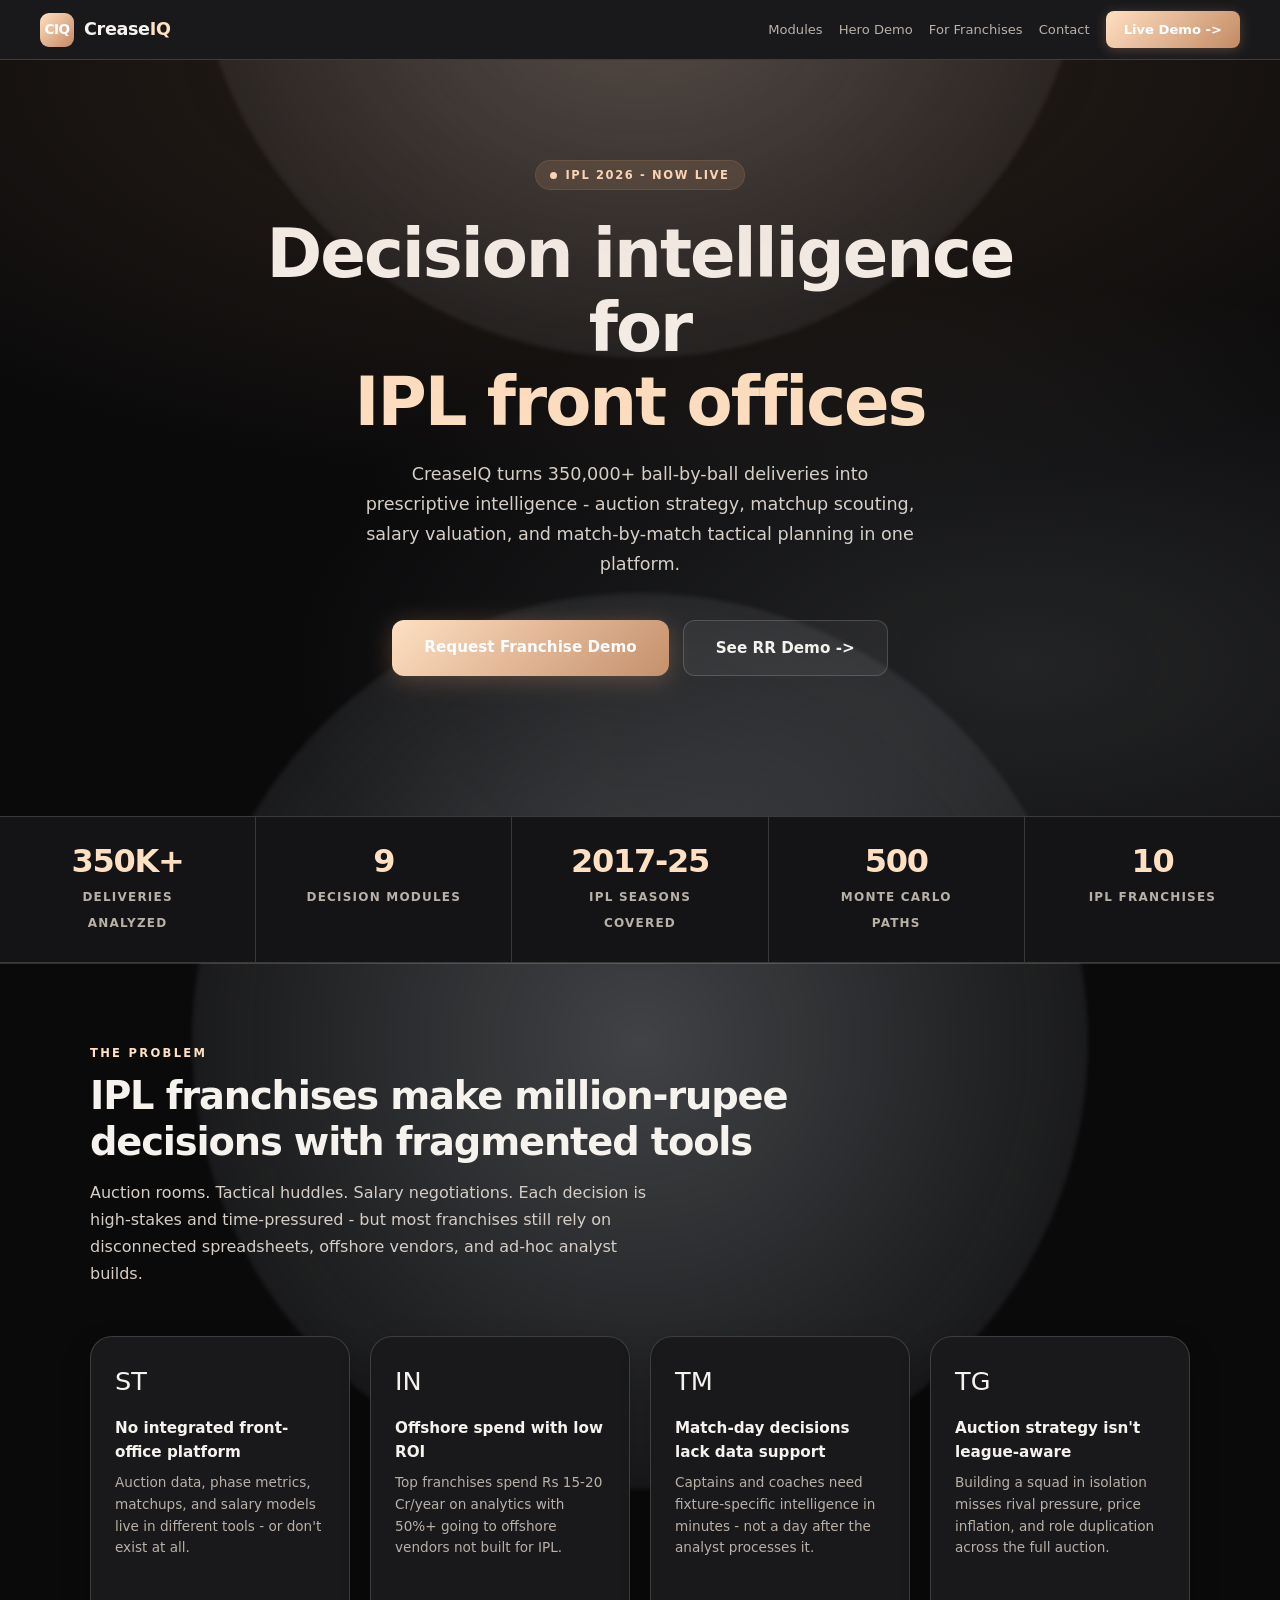
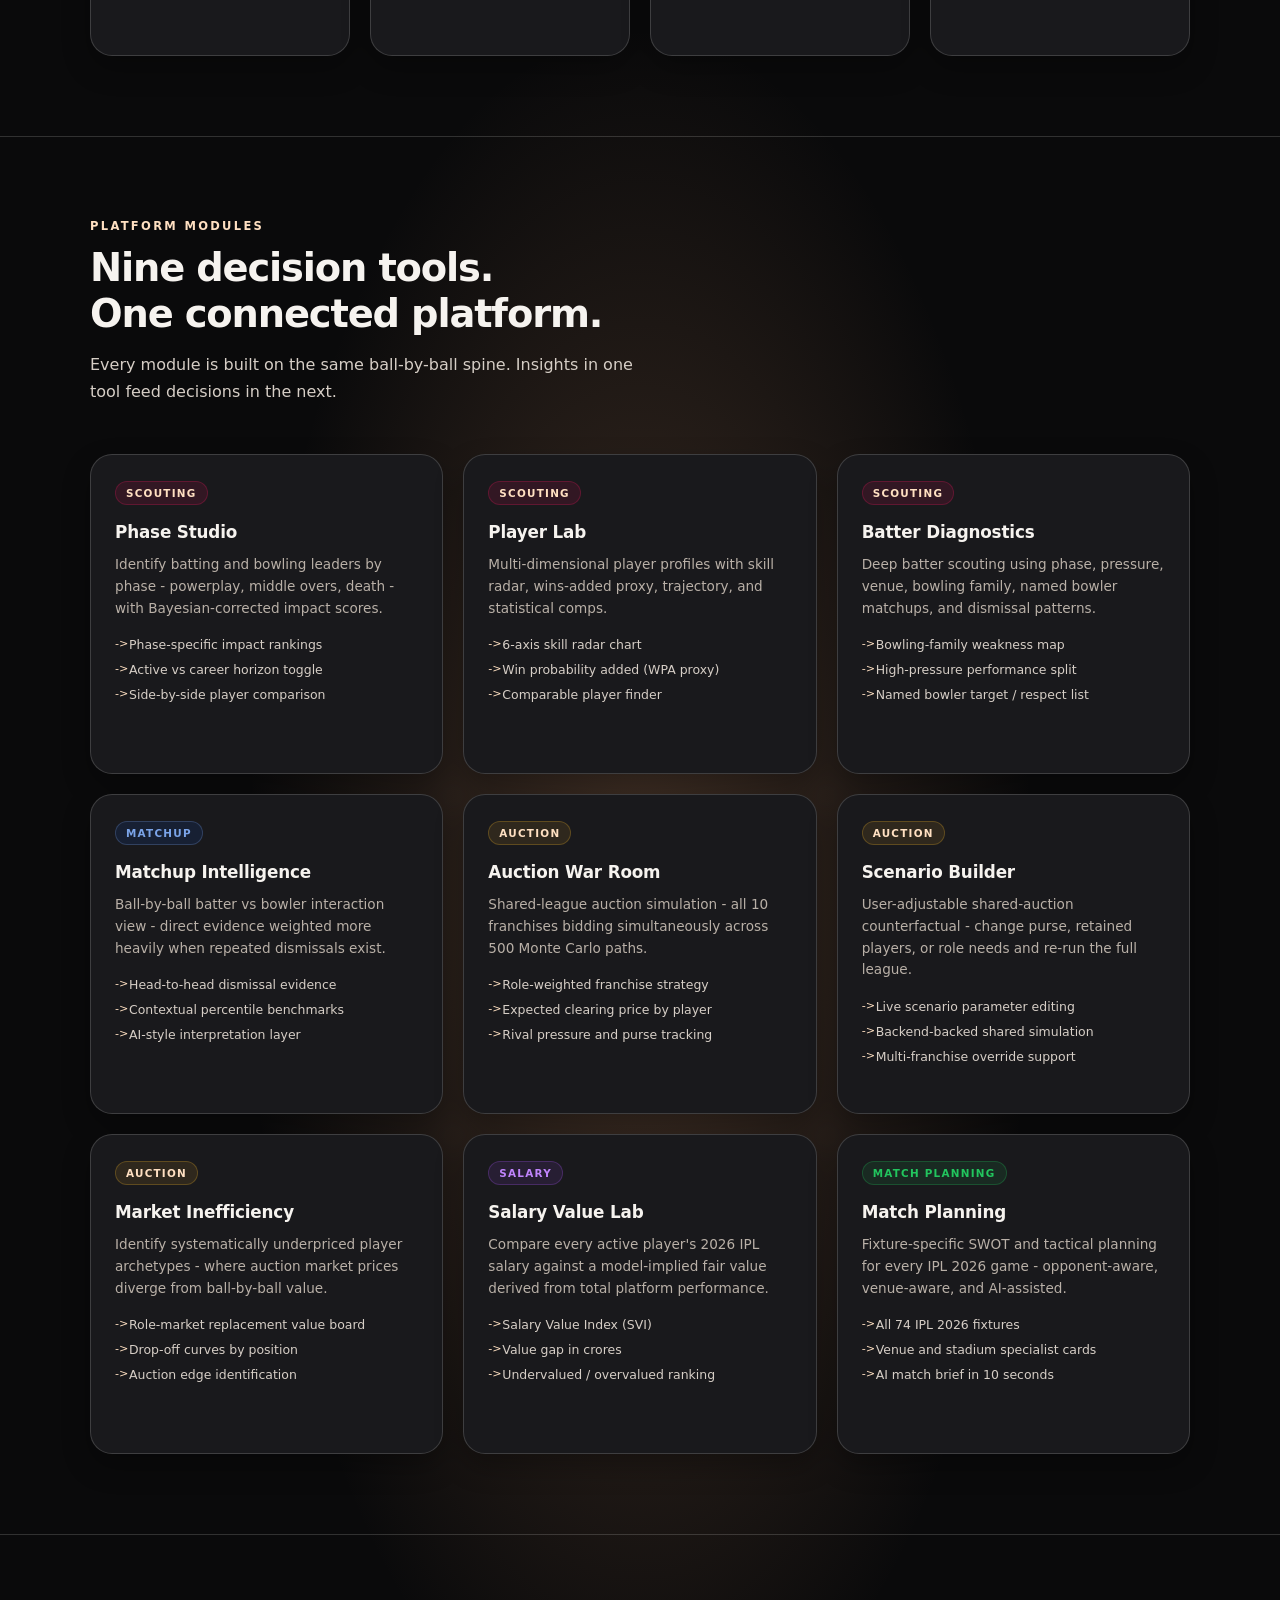
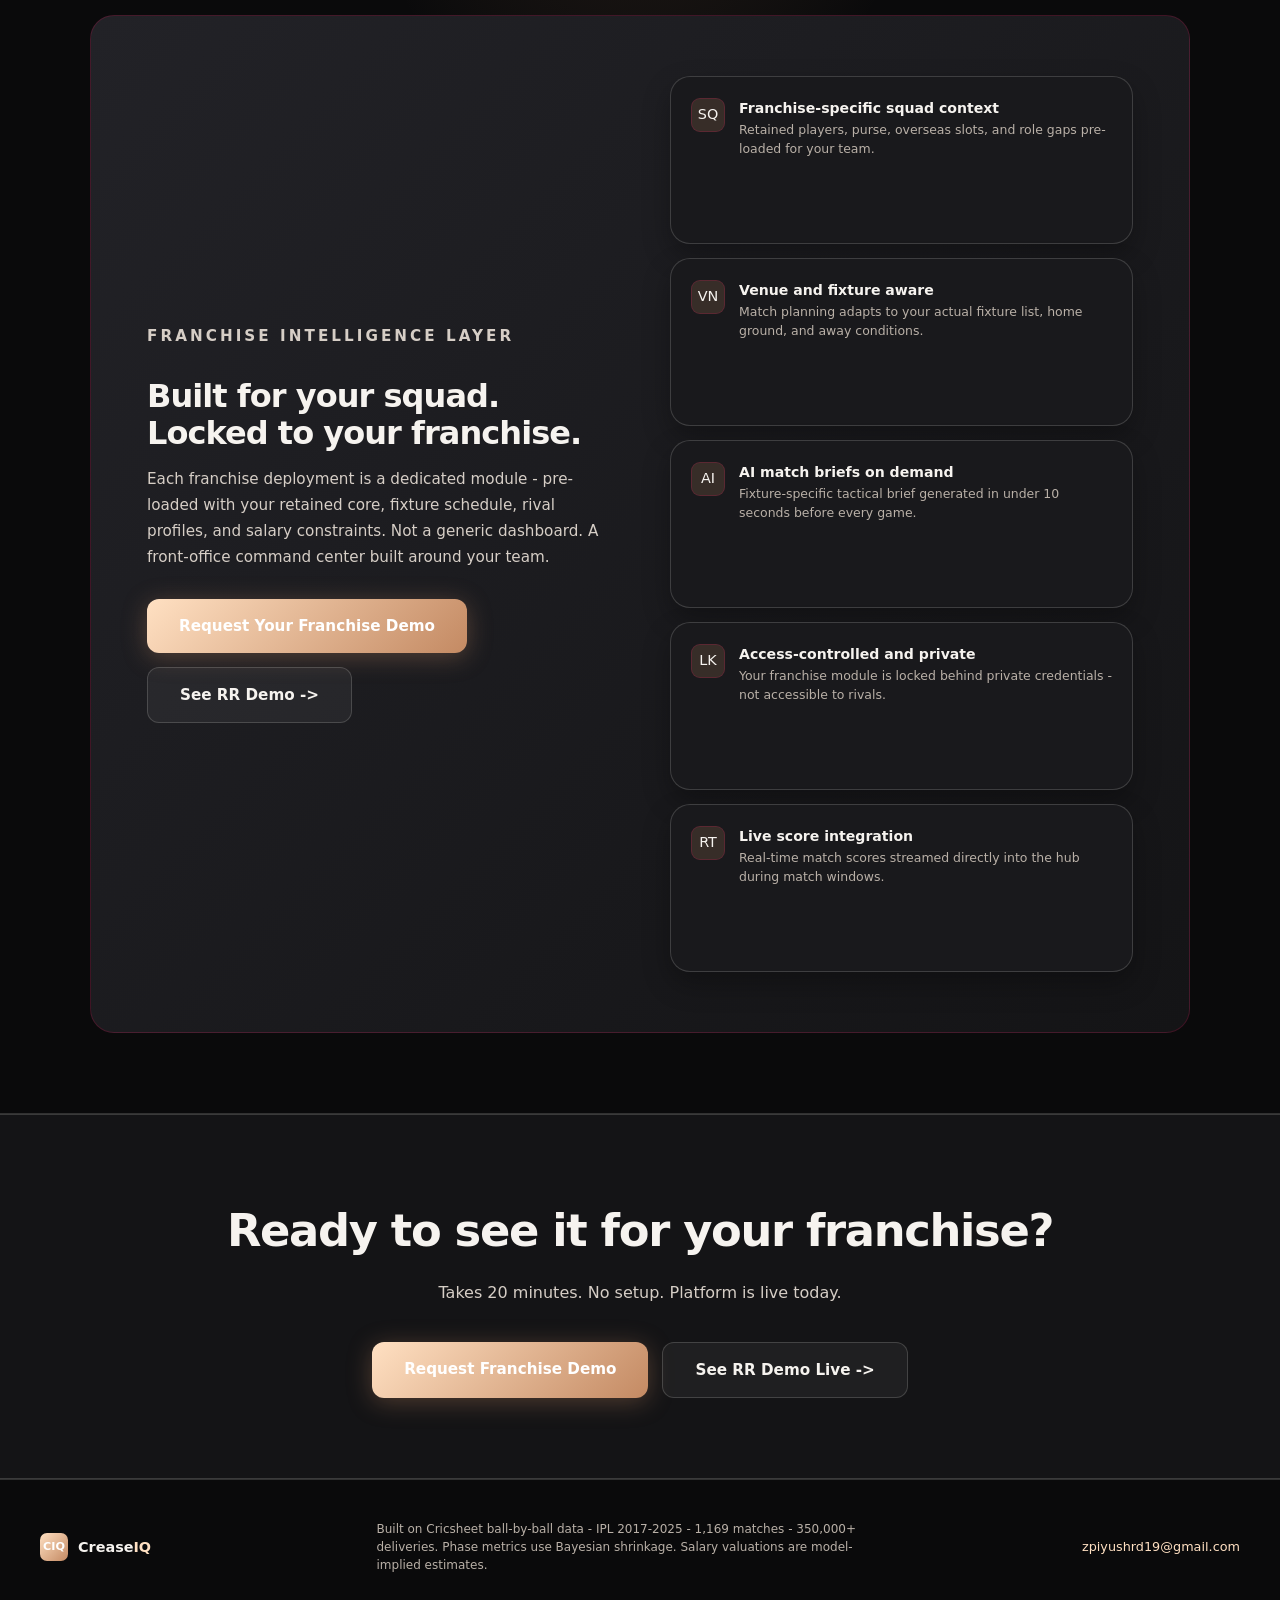
==== commit beb2e65d: "update codebase" ====
--- a/Dashboard/index.html
+++ b/Dashboard/index.html
@@ -1,27 +1,27 @@
-<!DOCTYPE html>
-<html lang="en">
+﻿<!DOCTYPE html>
+<html lang="en" data-no-global-beams>
 <head>
   <meta charset="UTF-8" />
   <meta name="viewport" content="width=device-width, initial-scale=1.0" />
-  <title>CreaseIQ — Decision Intelligence for IPL Front Offices</title>
+  <title>CreaseIQ - Decision Intelligence for IPL Front Offices</title>
   <style>
     *, *::before, *::after { box-sizing: border-box; margin: 0; padding: 0; }
 
     :root {
-      --ink:       #f9f9f9;
-      --ink2:      #fbfbfb;
-      --card:      #fcfcfc;
-      --card2:     #efefef;
-      --border:    #d8d8d8;
-      --pink:      #644a40;
-      --pink-d:    #66493e;
-      --pink-glow: rgba(100,74,64,0.24);
-      --pink-dim:  rgba(100,74,64,0.1);
-      --blue:      #42382e;
-      --gold:      #ffdfb5;
-      --text:      #202020;
-      --muted:     #646464;
-      --light:     #343434;
+      --ink:       #0a0a0b;
+      --ink2:      #141416;
+      --card:      #19191c;
+      --card2:     #222227;
+      --border:    rgba(255,250,246,0.16);
+      --pink:      #ffe0c2;
+      --pink-d:    #c48a63;
+      --pink-glow: rgba(196,138,99,0.34);
+      --pink-dim:  rgba(196,138,99,0.18);
+      --blue:      #3b3f48;
+      --gold:      #ffe0c2;
+      --text:      #f6f3ef;
+      --muted:     #b9b0a7;
+      --light:     #d6cec6;
       --green:     #22C55E;
     }
 
@@ -45,13 +45,40 @@
     html { scroll-behavior: smooth; }
 
     body {
+      position: relative;
+      overflow-x: hidden;
       font-family: "Segoe UI", system-ui, -apple-system, sans-serif;
-      background: var(--ink);
+      background:
+        radial-gradient(ellipse 44% 26% at 50% 52%, rgba(196,138,99,0.30), transparent 70%),
+        var(--ink);
       color: var(--text);
       line-height: 1.6;
     }
 
-    /* ── NAV ──────────────────────────────────────────────────────────── */
+    body::before,
+    body::after {
+      content: "";
+      position: fixed;
+      left: 50%;
+      width: min(70vw, 980px);
+      height: min(70vw, 980px);
+      border-radius: 50%;
+      pointer-events: none;
+      z-index: -1;
+      transform: translateX(-50%);
+      background: radial-gradient(circle at 50% 50%, rgba(223,229,238,0.26), rgba(223,229,238,0));
+      filter: blur(2px);
+    }
+
+    body::before {
+      top: -42vw;
+    }
+
+    body::after {
+      bottom: -46vw;
+    }
+
+    /* NAV */
     nav {
       position: sticky;
       top: 0;
@@ -126,7 +153,7 @@
 
     .nav-cta:hover { transform: translateY(-1px); box-shadow: 0 4px 20px var(--pink-glow); }
 
-    /* ── HERO ─────────────────────────────────────────────────────────── */
+    /* HERO */
     .hero {
       position: relative;
       overflow: hidden;
@@ -139,8 +166,8 @@
       position: absolute;
       inset: 0;
       background:
-        radial-gradient(ellipse 80% 60% at 50% 0%, rgba(232,23,93,0.12), transparent),
-        radial-gradient(ellipse 60% 50% at 80% 80%, rgba(20,51,107,0.15), transparent);
+        radial-gradient(ellipse 80% 60% at 50% 0%, rgba(196,138,99,0.18), transparent),
+        radial-gradient(ellipse 60% 50% at 80% 80%, rgba(223,229,238,0.12), transparent);
       pointer-events: none;
     }
 
@@ -234,7 +261,7 @@
 
     .btn-secondary:hover { background: rgba(255,255,255,0.09); }
 
-    /* ── STATS BAR ────────────────────────────────────────────────────── */
+    /* STATS BAR */
     .stats-bar {
       display: flex;
       justify-content: center;
@@ -273,7 +300,7 @@
       font-weight: 600;
     }
 
-    /* ── SECTION SHARED ───────────────────────────────────────────────── */
+    /* SECTION SHARED */
     .section {
       padding: 80px 40px;
       max-width: 1180px;
@@ -305,7 +332,7 @@
       margin-bottom: 48px;
     }
 
-    /* ── PROBLEM ──────────────────────────────────────────────────────── */
+    /* PROBLEM */
     .problem-grid {
       display: grid;
       grid-template-columns: repeat(auto-fit, minmax(260px, 1fr));
@@ -315,13 +342,25 @@
     .problem-card {
       background: var(--card);
       border: 1px solid var(--border);
-      border-radius: 16px;
-      padding: 28px;
+      border-radius: 22px;
+      min-height: 320px;
+      padding: 24px;
+      position: relative;
+      overflow: hidden;
+      box-shadow: 0 12px 28px rgba(0,0,0,0.28);
+      transition: transform 0.2s ease, border-color 0.2s ease;
+    }
+
+    .problem-card:hover {
+      transform: translateY(-5px) scale(1.01);
+      border-color: rgba(255, 224, 194, 0.42);
     }
 
     .problem-icon {
       font-size: 1.6rem;
       margin-bottom: 14px;
+      position: relative;
+      z-index: 2;
     }
 
     .problem-card h4 {
@@ -329,15 +368,20 @@
       font-weight: 700;
       color: var(--text);
       margin-bottom: 8px;
+      position: relative;
+      z-index: 2;
     }
 
     .problem-card p {
       font-size: 0.85rem;
       color: var(--muted);
       line-height: 1.6;
-    }
-
-    /* ── MODULES GRID ─────────────────────────────────────────────────── */
+      max-width: 100%;
+      position: relative;
+      z-index: 2;
+    }
+
+    /* MODULES GRID */
     .modules-grid {
       display: grid;
       grid-template-columns: repeat(auto-fill, minmax(310px, 1fr));
@@ -347,11 +391,16 @@
     .module-card {
       background: var(--card);
       border: 1px solid var(--border);
-      border-radius: 16px;
-      padding: 28px;
+      border-radius: 22px;
+      min-height: 320px;
+      padding: 24px;
       transition: border-color 0.2s, transform 0.2s;
       position: relative;
       overflow: hidden;
+      text-decoration: none;
+      color: inherit;
+      box-shadow: 0 12px 28px rgba(0,0,0,0.28);
+      display: block;
     }
 
     .module-card::before {
@@ -365,8 +414,8 @@
     }
 
     .module-card:hover {
-      border-color: rgba(232,23,93,0.3);
-      transform: translateY(-2px);
+      border-color: rgba(255, 224, 194, 0.42);
+      transform: translateY(-5px) scale(1.01);
     }
 
     .module-card:hover::before { opacity: 1; }
@@ -380,6 +429,8 @@
       text-transform: uppercase;
       letter-spacing: 0.12em;
       margin-bottom: 14px;
+      position: relative;
+      z-index: 2;
     }
 
     .tag-scouting  { background: rgba(232,23,93,0.12); color: var(--pink); border: 1px solid rgba(232,23,93,0.25); }
@@ -394,6 +445,8 @@
       color: var(--text);
       margin-bottom: 8px;
       letter-spacing: -0.01em;
+      position: relative;
+      z-index: 2;
     }
 
     .module-card p {
@@ -401,6 +454,9 @@
       color: var(--muted);
       line-height: 1.6;
       margin-bottom: 16px;
+      max-width: 100%;
+      position: relative;
+      z-index: 2;
     }
 
     .module-bullets {
@@ -415,17 +471,18 @@
       color: var(--light);
       padding-left: 14px;
       position: relative;
+      z-index: 2;
     }
 
     .module-bullets li::before {
-      content: '→';
+      content: '->';
       position: absolute;
       left: 0;
       color: var(--pink);
       font-size: 0.7rem;
     }
 
-    /* ── FRANCHISE SECTION ────────────────────────────────────────────── */
+    /* FRANCHISE SECTION */
     .franchise-block {
       background: linear-gradient(135deg, var(--card2), var(--ink2));
       border: 1px solid rgba(232,23,93,0.2);
@@ -466,8 +523,8 @@
     }
 
     .franchise-features {
-      display: flex;
-      flex-direction: column;
+      display: grid;
+      grid-template-columns: 1fr;
       gap: 14px;
     }
 
@@ -475,6 +532,20 @@
       display: flex;
       gap: 14px;
       align-items: flex-start;
+      background: var(--card);
+      border: 1px solid var(--border);
+      border-radius: 20px;
+      min-height: 168px;
+      padding: 20px;
+      position: relative;
+      overflow: hidden;
+      box-shadow: 0 12px 28px rgba(0,0,0,0.28);
+      transition: transform 0.2s ease, border-color 0.2s ease;
+    }
+
+    .franchise-feature:hover {
+      transform: translateY(-5px) scale(1.01);
+      border-color: rgba(255, 224, 194, 0.42);
     }
 
     .ff-icon {
@@ -489,6 +560,8 @@
       font-size: 0.9rem;
       flex-shrink: 0;
       margin-top: 1px;
+      position: relative;
+      z-index: 2;
     }
 
     .ff-body h5 {
@@ -496,6 +569,8 @@
       font-weight: 700;
       color: var(--text);
       margin-bottom: 2px;
+      position: relative;
+      z-index: 2;
     }
 
     .ff-body p {
@@ -503,9 +578,12 @@
       color: var(--muted);
       margin-bottom: 0;
       line-height: 1.5;
-    }
-
-    /* ── CTA BAND ─────────────────────────────────────────────────────── */
+      max-width: 100%;
+      position: relative;
+      z-index: 2;
+    }
+
+    /* CTA BAND */
     .cta-band {
       background: var(--ink2);
       border-top: 1px solid var(--border);
@@ -537,7 +615,7 @@
       flex-wrap: wrap;
     }
 
-    /* ── FOOTER ───────────────────────────────────────────────────────── */
+    /* FOOTER */
     footer {
       padding: 40px;
       border-top: 1px solid var(--border);
@@ -592,14 +670,14 @@
       text-decoration: none;
     }
 
-    /* ── DIVIDER ──────────────────────────────────────────────────────── */
+    /* DIVIDER */
     .section-divider {
       border: none;
       border-top: 1px solid var(--border);
       margin: 0;
     }
 
-    /* ── MODAL ────────────────────────────────────────────────────────── */
+    /* MODAL */
     .modal-overlay {
       display: none;
       position: fixed;
@@ -751,7 +829,7 @@
       font-size: 0.8rem;
     }
 
-    /* ── RESPONSIVE ───────────────────────────────────────────────────── */
+    /* RESPONSIVE */
     @media (max-width: 640px) {
       nav { padding: 0 20px; }
       .nav-link { display: none; }
@@ -765,10 +843,10 @@
 </head>
 <body>
 
-<!-- ── DEMO REQUEST MODAL ────────────────────────────────────────────────── -->
+<!-- DEMO REQUEST MODAL -->
 <div class="modal-overlay" id="demo-modal" role="dialog" aria-modal="true" aria-labelledby="modal-title">
   <div class="modal">
-    <button class="modal-close" id="modal-close" aria-label="Close">×</button>
+    <button class="modal-close" id="modal-close" aria-label="Close">x</button>
     <div id="modal-form-wrap">
       <h2 id="modal-title">Request Franchise Demo</h2>
       <p class="modal-sub">Tell us about your franchise and we'll send you private access to the full platform.</p>
@@ -789,19 +867,19 @@
           <label class="form-label" for="f-note">What are you looking for? (optional)</label>
           <textarea class="form-input" id="f-note" placeholder="Auction prep, matchup scouting, salary analysis..."></textarea>
         </div>
-        <button class="form-submit" type="submit" id="demo-submit">Send Request →</button>
+        <button class="form-submit" type="submit" id="demo-submit">Send Request -></button>
         <div class="form-error" id="form-error"></div>
       </form>
     </div>
     <div class="form-success" id="form-success">
-      <div class="success-icon">✅</div>
+      <div class="success-icon">OK</div>
       <h3>Request received</h3>
       <p>We'll review your request and send you private demo access within 24 hours.</p>
     </div>
   </div>
 </div>
 
-<!-- ── NAV ──────────────────────────────────────────────────────────────── -->
+<!-- NAV -->
 <nav>
   <div class="nav-brand">
     <div class="nav-logo">CIQ</div>
@@ -809,19 +887,20 @@
   </div>
   <div class="nav-right">
     <a class="nav-link" href="#modules">Modules</a>
+    <a class="nav-link" href="./illuminated_hero.html">Hero Demo</a>
     <a class="nav-link" href="#franchise">For Franchises</a>
     <a class="nav-link" href="#" onclick="openDemoModal();return false;">Contact</a>
-    <a class="nav-cta" href="./rr_login.html">Live Demo →</a>
+    <a class="nav-cta" href="./rr_login.html">Live Demo -></a>
   </div>
 </nav>
 
-<!-- ── HERO ─────────────────────────────────────────────────────────────── -->
+<!-- HERO -->
 <section class="hero">
-  <div class="hero-badge">IPL 2026 · Now Live</div>
+  <div class="hero-badge">IPL 2026 - Now Live</div>
   <h1>Decision intelligence for<br /><em>IPL front offices</em></h1>
   <p class="hero-sub">
     CreaseIQ turns 350,000+ ball-by-ball deliveries into prescriptive
-    intelligence — auction strategy, matchup scouting, salary valuation,
+    intelligence - auction strategy, matchup scouting, salary valuation,
     and match-by-match tactical planning in one platform.
   </p>
   <div class="hero-actions">
@@ -829,12 +908,12 @@
       Request Franchise Demo
     </a>
     <a class="btn-secondary" href="./rr_login.html">
-      See RR Demo →
+      See RR Demo ->
     </a>
   </div>
 </section>
 
-<!-- ── STATS BAR ─────────────────────────────────────────────────────────── -->
+<!-- STATS BAR -->
 <div class="stats-bar">
   <div class="stat-item">
     <span class="stat-number">350K+</span>
@@ -845,7 +924,7 @@
     <span class="stat-label">Decision modules</span>
   </div>
   <div class="stat-item">
-    <span class="stat-number">2017–25</span>
+    <span class="stat-number">2017-25</span>
     <span class="stat-label">IPL seasons covered</span>
   </div>
   <div class="stat-item">
@@ -860,42 +939,42 @@
 
 <hr class="section-divider" />
 
-<!-- ── PROBLEM ───────────────────────────────────────────────────────────── -->
+<!-- PROBLEM -->
 <div class="section">
   <p class="section-eyebrow">The Problem</p>
   <h2 class="section-title">IPL franchises make million-rupee<br />decisions with fragmented tools</h2>
   <p class="section-sub">
     Auction rooms. Tactical huddles. Salary negotiations.
-    Each decision is high-stakes and time-pressured — but most franchises
+    Each decision is high-stakes and time-pressured - but most franchises
     still rely on disconnected spreadsheets, offshore vendors, and ad-hoc analyst builds.
   </p>
   <div class="problem-grid">
     <div class="problem-card">
-      <div class="problem-icon">📊</div>
+      <div class="problem-icon">ST</div>
       <h4>No integrated front-office platform</h4>
-      <p>Auction data, phase metrics, matchups, and salary models live in different tools — or don't exist at all.</p>
-    </div>
+      <p>Auction data, phase metrics, matchups, and salary models live in different tools - or don't exist at all.</p>
+</div>
     <div class="problem-card">
-      <div class="problem-icon">💸</div>
+      <div class="problem-icon">IN</div>
       <h4>Offshore spend with low ROI</h4>
-      <p>Top franchises spend ₹15–20 Cr/year on analytics with 50%+ going to offshore vendors not built for IPL.</p>
-    </div>
+      <p>Top franchises spend Rs 15-20 Cr/year on analytics with 50%+ going to offshore vendors not built for IPL.</p>
+</div>
     <div class="problem-card">
-      <div class="problem-icon">⏱️</div>
+      <div class="problem-icon">TM</div>
       <h4>Match-day decisions lack data support</h4>
-      <p>Captains and coaches need fixture-specific intelligence in minutes — not a day after the analyst processes it.</p>
-    </div>
+      <p>Captains and coaches need fixture-specific intelligence in minutes - not a day after the analyst processes it.</p>
+</div>
     <div class="problem-card">
-      <div class="problem-icon">🎯</div>
+      <div class="problem-icon">TG</div>
       <h4>Auction strategy isn't league-aware</h4>
       <p>Building a squad in isolation misses rival pressure, price inflation, and role duplication across the full auction.</p>
-    </div>
+</div>
   </div>
 </div>
 
 <hr class="section-divider" />
 
-<!-- ── MODULES ────────────────────────────────────────────────────────────── -->
+<!-- MODULES -->
 <div class="section" id="modules">
   <p class="section-eyebrow">Platform Modules</p>
   <h2 class="section-title">Nine decision tools.<br />One connected platform.</h2>
@@ -906,18 +985,18 @@
 
   <div class="modules-grid">
 
-    <div class="module-card">
+    <a class="module-card" href="./phase_studio.html">
       <span class="module-tag tag-scouting">Scouting</span>
       <h3>Phase Studio</h3>
-      <p>Identify batting and bowling leaders by phase — powerplay, middle overs, death — with Bayesian-corrected impact scores.</p>
+      <p>Identify batting and bowling leaders by phase - powerplay, middle overs, death - with Bayesian-corrected impact scores.</p>
       <ul class="module-bullets">
         <li>Phase-specific impact rankings</li>
         <li>Active vs career horizon toggle</li>
         <li>Side-by-side player comparison</li>
       </ul>
-    </div>
-
-    <div class="module-card">
+</a>
+
+    <a class="module-card" href="./rr_hub.html">
       <span class="module-tag tag-scouting">Scouting</span>
       <h3>Player Lab</h3>
       <p>Multi-dimensional player profiles with skill radar, wins-added proxy, trajectory, and statistical comps.</p>
@@ -926,9 +1005,9 @@
         <li>Win probability added (WPA proxy)</li>
         <li>Comparable player finder</li>
       </ul>
-    </div>
-
-    <div class="module-card">
+</a>
+
+    <a class="module-card" href="./batter_diagnostics.html">
       <span class="module-tag tag-scouting">Scouting</span>
       <h3>Batter Diagnostics</h3>
       <p>Deep batter scouting using phase, pressure, venue, bowling family, named bowler matchups, and dismissal patterns.</p>
@@ -937,53 +1016,53 @@
         <li>High-pressure performance split</li>
         <li>Named bowler target / respect list</li>
       </ul>
-    </div>
-
-    <div class="module-card">
+</a>
+
+    <a class="module-card" href="./matchup_intelligence.html">
       <span class="module-tag tag-matchup">Matchup</span>
       <h3>Matchup Intelligence</h3>
-      <p>Ball-by-ball batter vs bowler interaction view — direct evidence weighted more heavily when repeated dismissals exist.</p>
+      <p>Ball-by-ball batter vs bowler interaction view - direct evidence weighted more heavily when repeated dismissals exist.</p>
       <ul class="module-bullets">
         <li>Head-to-head dismissal evidence</li>
         <li>Contextual percentile benchmarks</li>
         <li>AI-style interpretation layer</li>
       </ul>
-    </div>
-
-    <div class="module-card">
+</a>
+
+    <a class="module-card" href="./auction_war_room.html">
       <span class="module-tag tag-auction">Auction</span>
       <h3>Auction War Room</h3>
-      <p>Shared-league auction simulation — all 10 franchises bidding simultaneously across 500 Monte Carlo paths.</p>
+      <p>Shared-league auction simulation - all 10 franchises bidding simultaneously across 500 Monte Carlo paths.</p>
       <ul class="module-bullets">
         <li>Role-weighted franchise strategy</li>
         <li>Expected clearing price by player</li>
         <li>Rival pressure and purse tracking</li>
       </ul>
-    </div>
-
-    <div class="module-card">
+</a>
+
+    <a class="module-card" href="./scenario_builder.html">
       <span class="module-tag tag-auction">Auction</span>
       <h3>Scenario Builder</h3>
-      <p>User-adjustable shared-auction counterfactual — change purse, retained players, or role needs and re-run the full league.</p>
+      <p>User-adjustable shared-auction counterfactual - change purse, retained players, or role needs and re-run the full league.</p>
       <ul class="module-bullets">
         <li>Live scenario parameter editing</li>
         <li>Backend-backed shared simulation</li>
         <li>Multi-franchise override support</li>
       </ul>
-    </div>
-
-    <div class="module-card">
+</a>
+
+    <a class="module-card" href="./market_inefficiency.html">
       <span class="module-tag tag-auction">Auction</span>
       <h3>Market Inefficiency</h3>
-      <p>Identify systematically underpriced player archetypes — where auction market prices diverge from ball-by-ball value.</p>
+      <p>Identify systematically underpriced player archetypes - where auction market prices diverge from ball-by-ball value.</p>
       <ul class="module-bullets">
         <li>Role-market replacement value board</li>
         <li>Drop-off curves by position</li>
         <li>Auction edge identification</li>
       </ul>
-    </div>
-
-    <div class="module-card">
+</a>
+
+    <a class="module-card" href="./salary_value_lab.html">
       <span class="module-tag tag-salary">Salary</span>
       <h3>Salary Value Lab</h3>
       <p>Compare every active player's 2026 IPL salary against a model-implied fair value derived from total platform performance.</p>
@@ -992,32 +1071,32 @@
         <li>Value gap in crores</li>
         <li>Undervalued / overvalued ranking</li>
       </ul>
-    </div>
-
-    <div class="module-card">
+</a>
+
+    <a class="module-card" href="./match_planning.html">
       <span class="module-tag tag-planning">Match Planning</span>
       <h3>Match Planning</h3>
-      <p>Fixture-specific SWOT and tactical planning for every IPL 2026 game — opponent-aware, venue-aware, and AI-assisted.</p>
+      <p>Fixture-specific SWOT and tactical planning for every IPL 2026 game - opponent-aware, venue-aware, and AI-assisted.</p>
       <ul class="module-bullets">
         <li>All 74 IPL 2026 fixtures</li>
         <li>Venue and stadium specialist cards</li>
         <li>AI match brief in 10 seconds</li>
       </ul>
-    </div>
+</a>
 
   </div>
 </div>
 
 <hr class="section-divider" />
 
-<!-- ── FRANCHISE SECTION ──────────────────────────────────────────────────── -->
+<!-- FRANCHISE SECTION -->
 <div class="section" id="franchise">
   <div class="franchise-block">
     <div>
       <p class="franchise-eyebrow">Franchise Intelligence Layer</p>
       <h2>Built for your squad.<br />Locked to your franchise.</h2>
       <p>
-        Each franchise deployment is a dedicated module — pre-loaded with your
+        Each franchise deployment is a dedicated module - pre-loaded with your
         retained core, fixture schedule, rival profiles, and salary constraints.
         Not a generic dashboard. A front-office command center built around your team.
       </p>
@@ -1025,52 +1104,52 @@
         <a class="btn-primary" href="mailto:zpiyushrd19@gmail.com?subject=CreaseIQ%20Franchise%20Demo%20Request&body=Hi%20Piyush%2C%0A%0AI%27d%20like%20to%20learn%20more%20about%20CreaseIQ%20for%20our%20franchise.%0A%0ATeam%3A%20%0ARole%3A%20%0A">
           Request Your Franchise Demo
         </a>
-        <a class="btn-secondary" href="./rr_login.html">See RR Demo →</a>
+        <a class="btn-secondary" href="./rr_login.html">See RR Demo -></a>
       </div>
     </div>
     <div class="franchise-features">
       <div class="franchise-feature">
-        <div class="ff-icon">🏏</div>
+        <div class="ff-icon">SQ</div>
         <div class="ff-body">
           <h5>Franchise-specific squad context</h5>
           <p>Retained players, purse, overseas slots, and role gaps pre-loaded for your team.</p>
         </div>
-      </div>
+</div>
       <div class="franchise-feature">
-        <div class="ff-icon">📍</div>
+        <div class="ff-icon">VN</div>
         <div class="ff-body">
           <h5>Venue and fixture aware</h5>
           <p>Match planning adapts to your actual fixture list, home ground, and away conditions.</p>
         </div>
-      </div>
+</div>
       <div class="franchise-feature">
-        <div class="ff-icon">⚡</div>
+        <div class="ff-icon">AI</div>
         <div class="ff-body">
           <h5>AI match briefs on demand</h5>
           <p>Fixture-specific tactical brief generated in under 10 seconds before every game.</p>
         </div>
-      </div>
+</div>
       <div class="franchise-feature">
-        <div class="ff-icon">🔒</div>
+        <div class="ff-icon">LK</div>
         <div class="ff-body">
           <h5>Access-controlled and private</h5>
-          <p>Your franchise module is locked behind private credentials — not accessible to rivals.</p>
+          <p>Your franchise module is locked behind private credentials - not accessible to rivals.</p>
         </div>
-      </div>
+</div>
       <div class="franchise-feature">
-        <div class="ff-icon">🔄</div>
+        <div class="ff-icon">RT</div>
         <div class="ff-body">
           <h5>Live score integration</h5>
           <p>Real-time match scores streamed directly into the hub during match windows.</p>
         </div>
-      </div>
+</div>
     </div>
   </div>
 </div>
 
 <hr class="section-divider" />
 
-<!-- ── CTA BAND ───────────────────────────────────────────────────────────── -->
+<!-- CTA BAND -->
 <div class="cta-band">
   <h2>Ready to see it for your franchise?</h2>
   <p>Takes 20 minutes. No setup. Platform is live today.</p>
@@ -1078,18 +1157,18 @@
     <a class="btn-primary" href="#" onclick="openDemoModal();return false;">
       Request Franchise Demo
     </a>
-    <a class="btn-secondary" href="./rr_login.html">See RR Demo Live →</a>
-  </div>
-</div>
-
-<!-- ── FOOTER ─────────────────────────────────────────────────────────────── -->
+    <a class="btn-secondary" href="./rr_login.html">See RR Demo Live -></a>
+  </div>
+</div>
+
+<!-- FOOTER -->
 <footer>
   <div class="footer-brand">
     <div class="footer-logo">CIQ</div>
     <span class="footer-wordmark">Crease<span>IQ</span></span>
   </div>
   <p class="footer-note">
-    Built on Cricsheet ball-by-ball data · IPL 2017–2025 · 1,169 matches · 350,000+ deliveries.
+    Built on Cricsheet ball-by-ball data - IPL 2017-2025 - 1,169 matches - 350,000+ deliveries.
     Phase metrics use Bayesian shrinkage. Salary valuations are model-implied estimates.
   </p>
   <p class="footer-contact">
@@ -1133,7 +1212,7 @@
     }
 
     btn.disabled = true;
-    btn.textContent = "Sending…";
+    btn.textContent = "Sending...";
 
     try {
       const res  = await fetch("/api/demo-request", {
@@ -1150,9 +1229,10 @@
       errEl.textContent = "Something went wrong. Email us directly at zpiyushrd19@gmail.com";
       errEl.style.display = "block";
       btn.disabled = false;
-      btn.textContent = "Send Request →";
+      btn.textContent = "Send Request ->";
     }
   });
 </script>
 </body>
 </html>
+
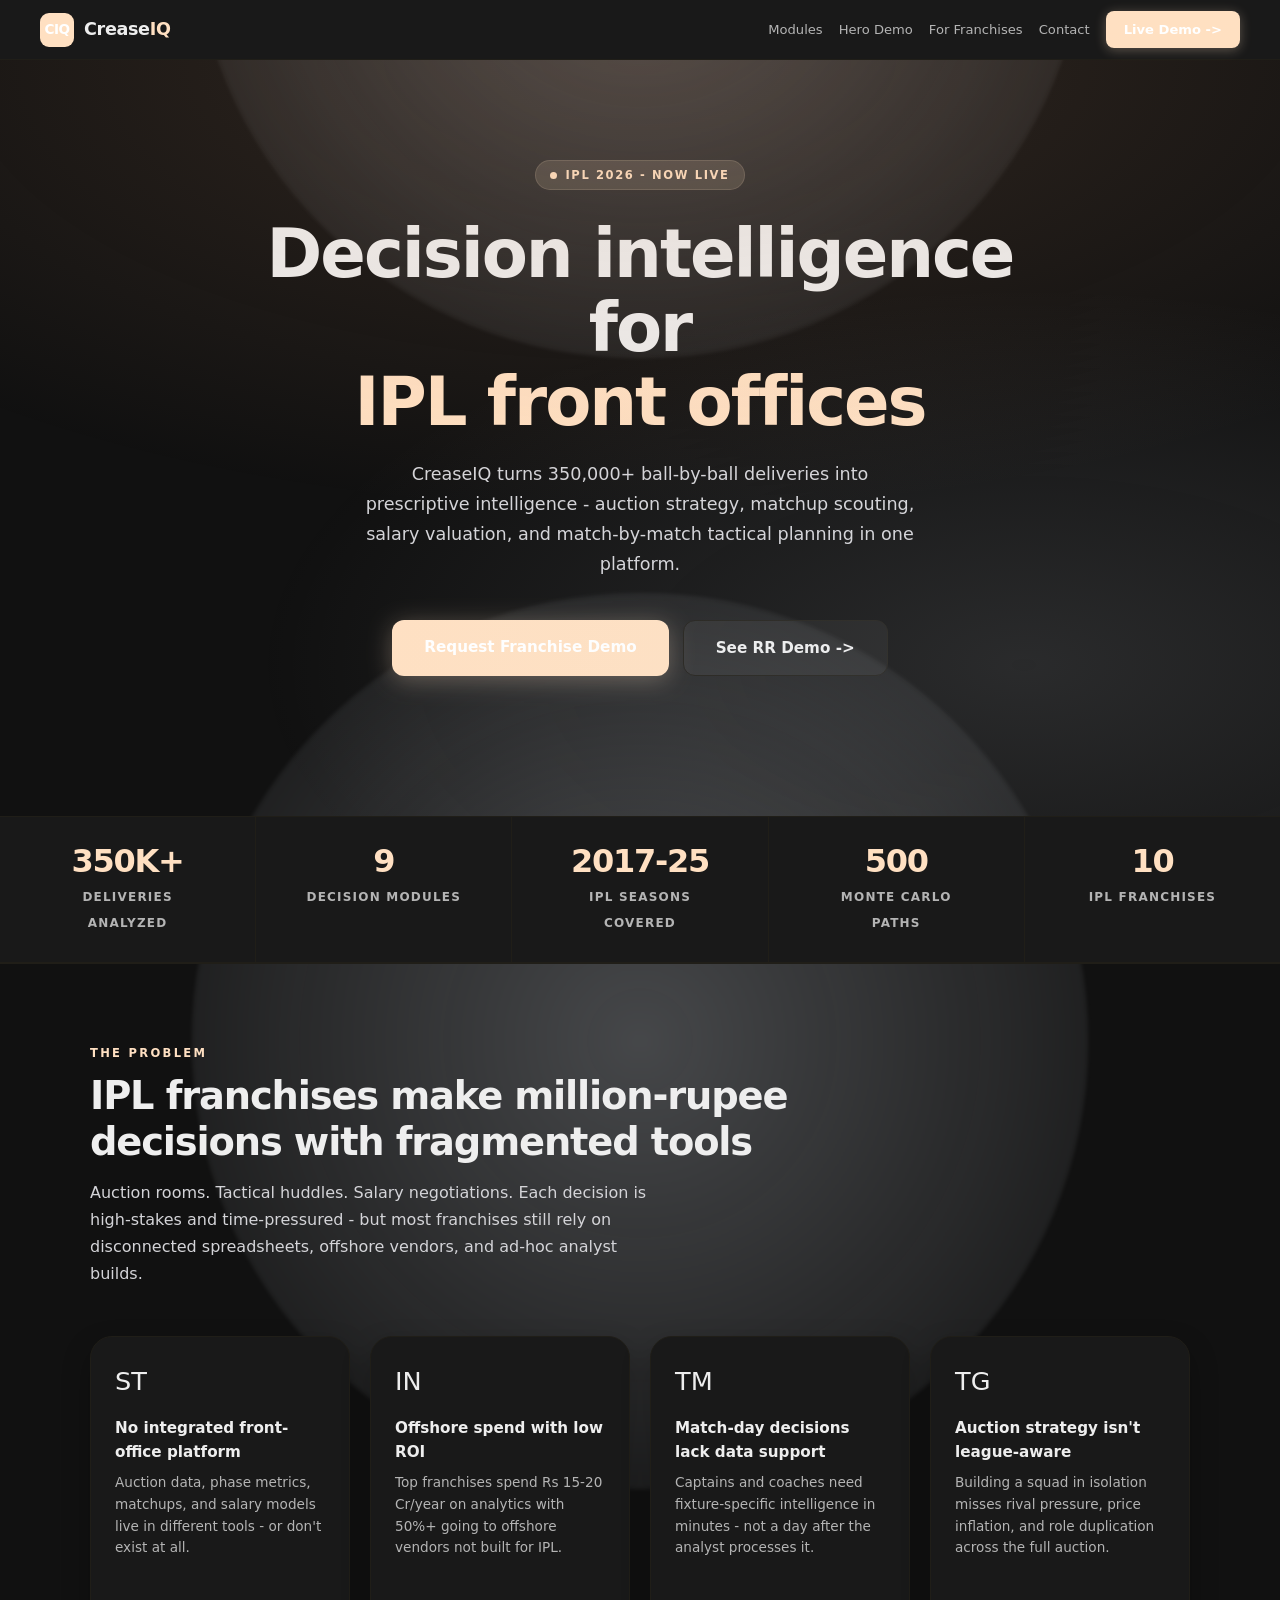
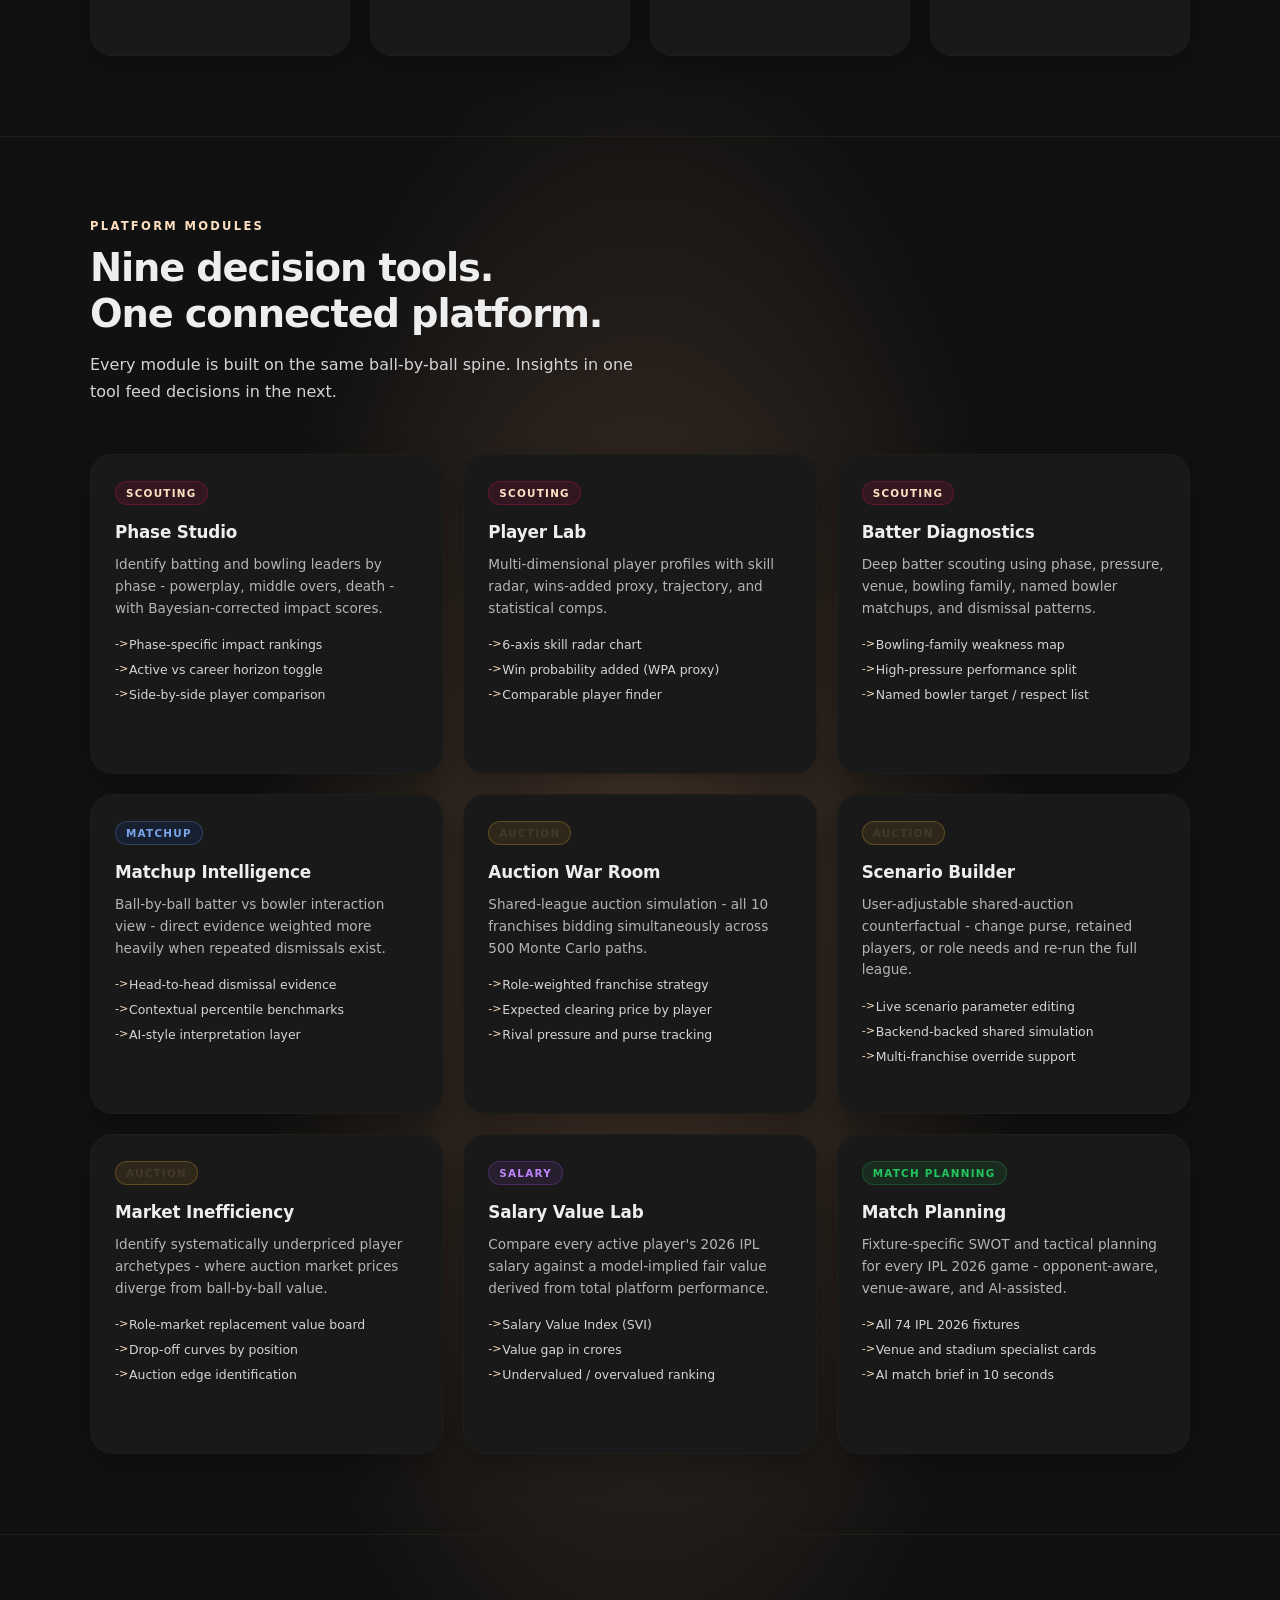
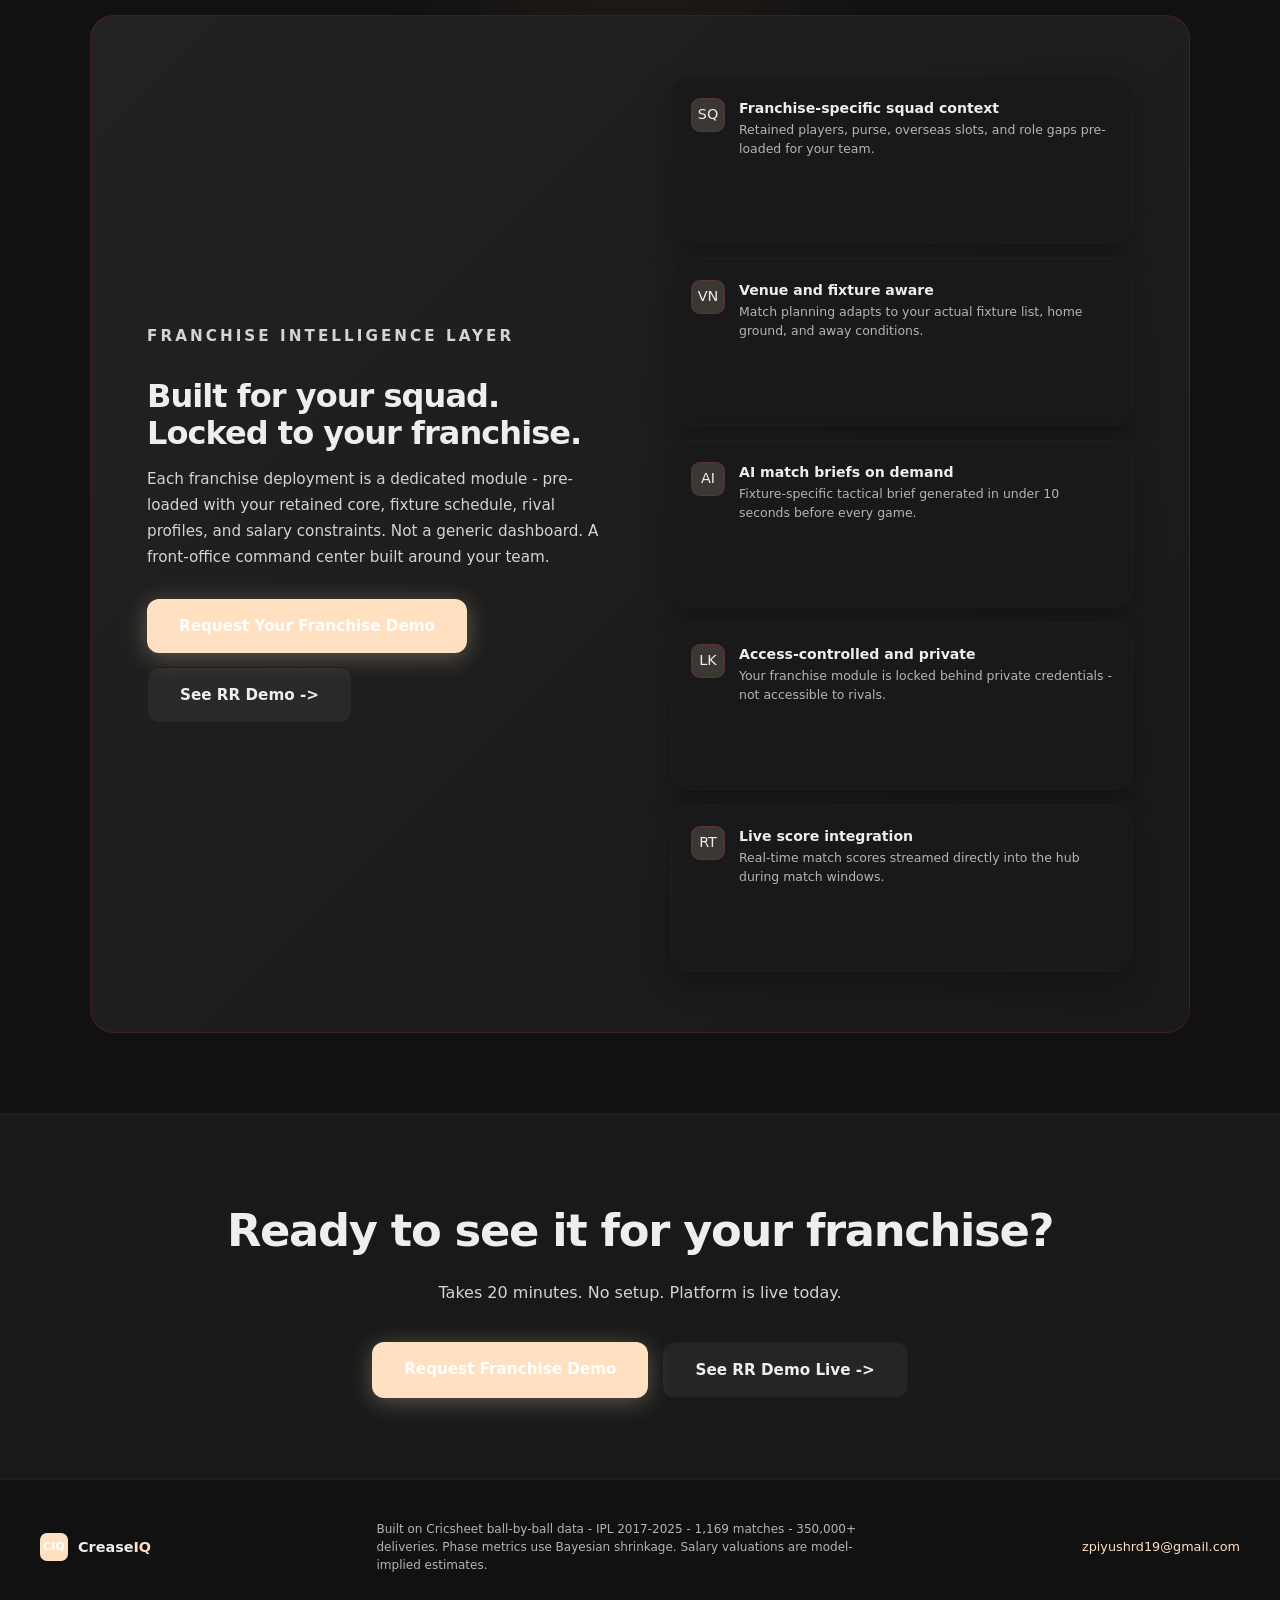
==== commit af52b634: "style: enforce dark theme universally" ====
--- a/Dashboard/index.html
+++ b/Dashboard/index.html
@@ -1,5 +1,5 @@
-﻿<!DOCTYPE html>
-<html lang="en" data-no-global-beams>
+<!DOCTYPE html>
+<html lang="en" data-no-global-beams class="dark">
 <head>
   <meta charset="UTF-8" />
   <meta name="viewport" content="width=device-width, initial-scale=1.0" />
@@ -831,13 +831,20 @@
 
     /* RESPONSIVE */
     @media (max-width: 640px) {
-      nav { padding: 0 20px; }
+      nav { padding: 0 16px; }
       .nav-link { display: none; }
-      .hero { padding: 60px 20px 50px; }
-      .section { padding: 56px 20px; }
-      .stat-item { padding: 20px 24px; }
-      footer { padding: 28px 20px; flex-direction: column; align-items: flex-start; }
-      .modal { padding: 32px 24px; }
+      .hero { padding: 60px 16px 40px; }
+      .hero h1 { font-size: clamp(2rem, 8vw, 2.6rem); }
+      .section, .cta-band { padding: 48px 16px; }
+      .stats-bar { display: grid; grid-template-columns: 1fr 1fr; border-right: none; }
+      .stat-item { padding: 20px 16px; min-width: 120px; border-right: 1px solid var(--border); border-bottom: 1px solid var(--border); }
+      .stat-item:nth-child(2n) { border-right: none; }
+      .stat-item:nth-last-child(-n+2) { border-bottom: none; }
+      .franchise-block { padding: 32px 20px; }
+      footer { padding: 28px 20px; flex-direction: column; align-items: center; text-align: center; }
+      .footer-brand { flex-direction: column; }
+      .modal { padding: 32px 20px; }
+      .module-card { min-height: 280px; }
     }
   </style>
 </head>
